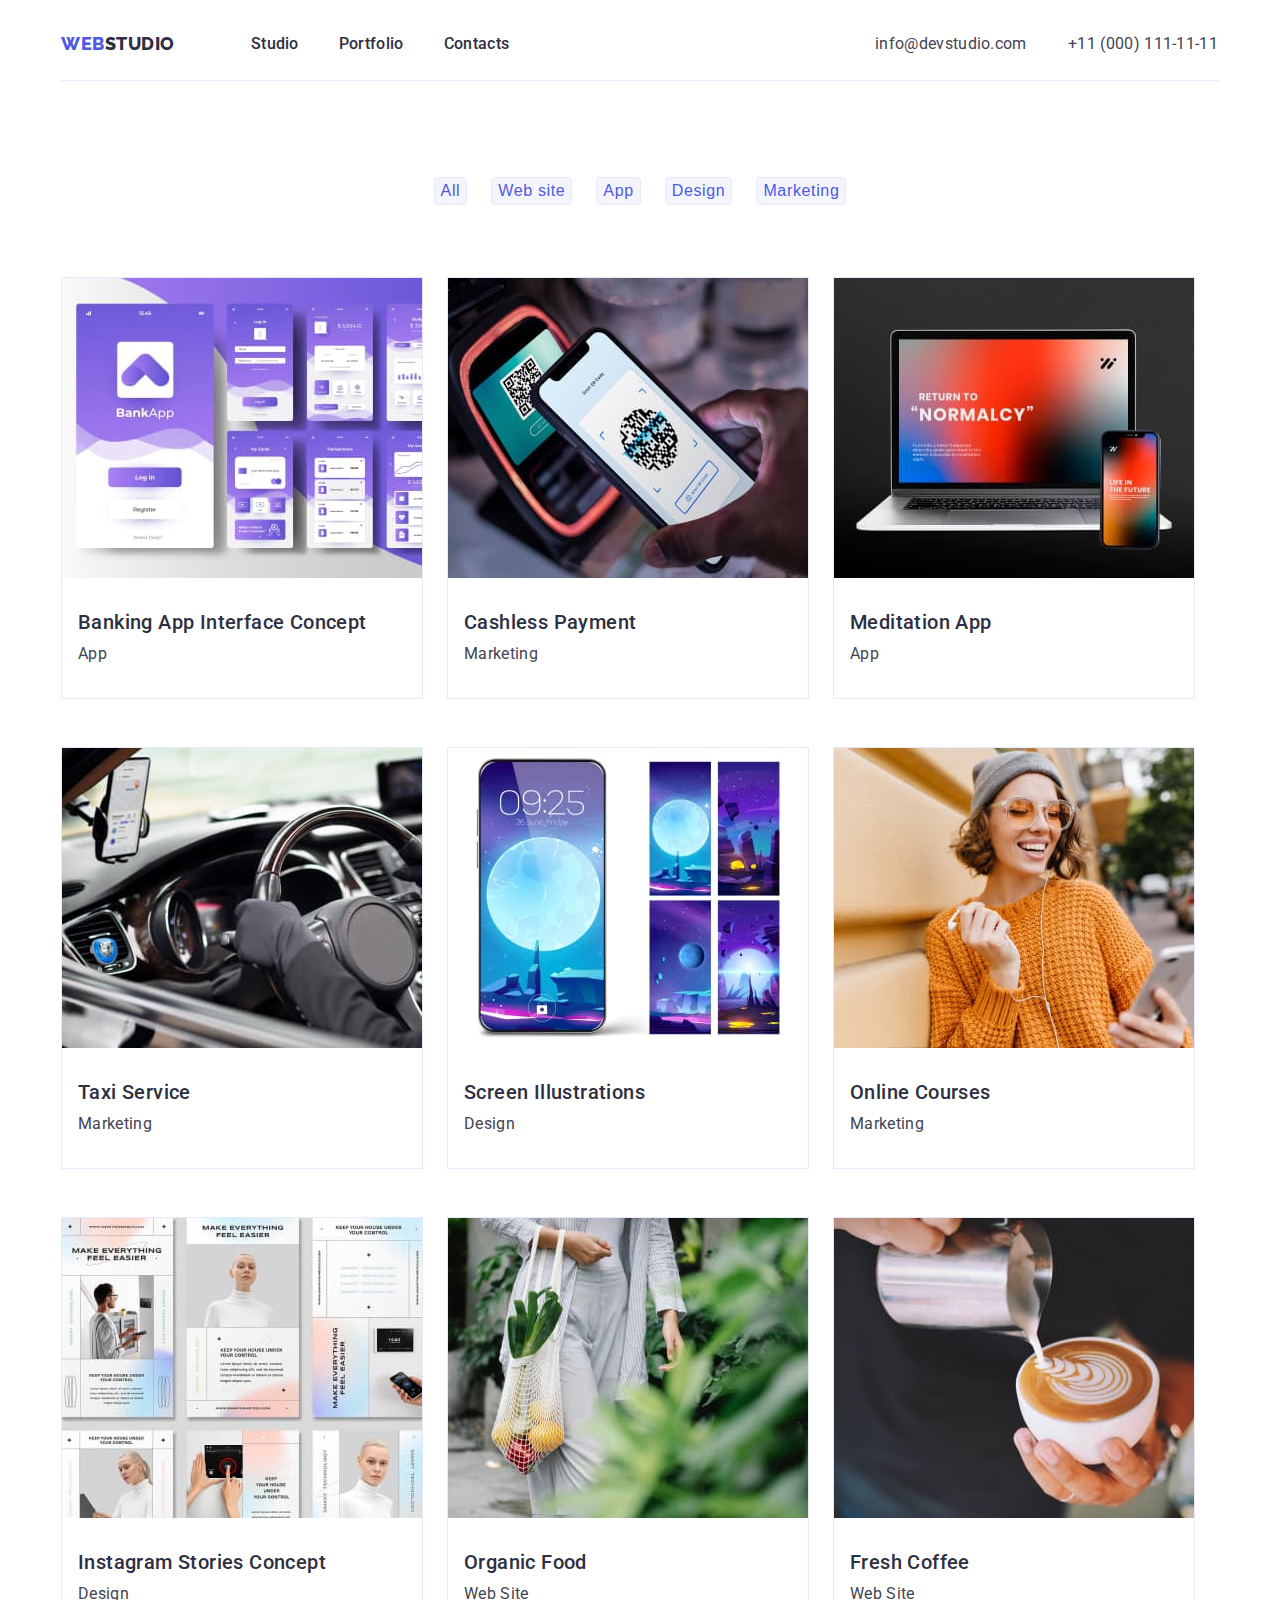
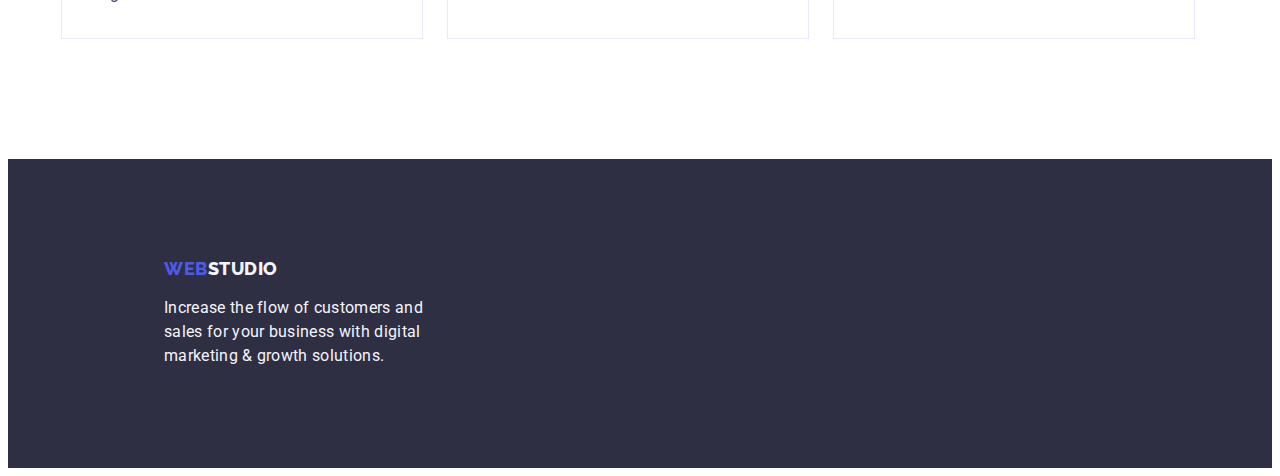
==== portfolio.html @ d8e1125d "test 2" ====
<!DOCTYPE html>
<html lang="en">
  <head>
    <meta charset="UTF-8" />
    <meta
      http-equiv="X-UA-Compatible"
      content="IE=edge"
    />
    <meta
      name="viewport"
      content="width=device-width, initial-scale=1.0"
    />
    <link
      rel="preconnect"
      href="https://fonts.googleapis.com"
    />
    <link
      rel="preconnect"
      href="https://fonts.gstatic.com"
      crossorigin
    />
    <link
      href="https://fonts.googleapis.com/css2?family=Raleway:wght@800&family=Roboto:wght@400;500;700;900&display=swap"
      rel="stylesheet"
    />
    <link
      rel="stylesheet"
      href="https://cdnjs.cloudflare.com/ajax/libs/modern-normalize/1.1.0/modern-normalize.min.css"
      integrity="sha512-wpPYUAdjBVSE4KJnH1VR1HeZfpl1ub8YT/NKx4PuQ5NmX2tKuGu6U/JRp5y+Y8XG2tV+wKQpNHVUX03MfMFn9Q=="
      crossorigin="anonymous"
      referrerpolicy="no-referrer"
    />
    <link
      rel="stylesheet"
      href="./css/styles.css"
    />
    <title>Document</title>
  </head>
  <body>
    <!-- HEADER -->
    <header class="main-header">
      <div class="container">
        <div class="header-container">
          <nav class="navigation">
            <a
              class="link logo"
              href="./index.html"
              >Web<span class="logopart">studio</span></a
            >
            <ul class="list menu">
              <li class="menu-item">
                <a
                  class="menu-link link"
                  href="./index.html"
                  >Studio</a
                >
              </li>
              <li class="menu-item">
                <a
                  class="menu-link link"
                  href="./portfolio.html"
                  >Portfolio</a
                >
              </li>
              <li class="menu-item">
                <a
                  class="menu-link link"
                  href=""
                  >Contacts</a
                >
              </li>
            </ul>
          </nav>
          <!-- Contacts -->
          <ul class="contact-list list">
            <li class="contact-item mail">
              <a
                class="contact-link link"
                href="mailto:info@devstudio.com"
                >info@devstudio.com</a
              >
            </li>
            <li class="contact-item tell">
              <a
                class="contact-link link"
                href="tel:+110001111111"
                >+11 (000) 111-11-11</a
              >
            </li>
          </ul>
        </div>
      </div>
    </header>
    <main>
      <!-- Buttons -->
      <section>
        <div class="container">
          <h1 class="hide-title">Buttons</h1>
          <ul class="button-pool list">
            <li>
              <button
                type="button"
                class="button"
              >
                All
              </button>
            </li>
            <li>
              <button
                type="button"
                class="button"
              >
                Web site
              </button>
            </li>
            <li>
              <button
                type="button"
                class="button"
              >
                App
              </button>
            </li>
            <li>
              <button
                type="button"
                class="button"
              >
                Design
              </button>
            </li>
            <li>
              <button
                type="button"
                class="button"
              >
                Marketing
              </button>
            </li>
          </ul>
        </div>
      </section>
      <!-- Imagis pool -->
      <section>
        <div class="container">
          <ul class="list card-list">
            <li class="card-item">
              <img
                src="./images/port1.jpg"
                alt="blanks"
                width="360"
              />
              <div class="card-text">
                <h2 class="title-three">Banking App Interface Concept</h2>
                <p class="text-three">App</p>
              </div>
            </li>
            <li class="card-item">
              <img
                src="./images/port2.jpg"
                alt="qrcode"
                width="360"
              />
              <div class="card-text">
                <h2 class="title-three">Cashless Payment</h2>
                <p class="text-three">Marketing</p>
              </div>
            </li>
            <li class="card-item">
              <img
                src="./images/port3.jpg"
                alt="laptop"
                width="360"
              />
              <div class="card-text">
                <h2 class="title-three">Meditation App</h2>
                <p class="text-three">App</p>
              </div>
            </li>
            <li class="card-item">
              <img
                src="./images/port4.jpg"
                alt="car driver's hands"
                width="360"
              />
              <div class="card-text">
                <h2 class="title-three">Taxi Service</h2>
                <p class="text-three">Marketing</p>
              </div>
            </li>
            <li class="card-item">
              <img
                src="./images/port5.jpg"
                alt="mockup"
                width="360"
              />
              <div class="card-text">
                <h2 class="title-three">Screen Illustrations</h2>
                <p class="text-three">Design</p>
              </div>
            </li>
            <li class="card-item">
              <img
                src="./images/port6.jpg"
                alt="girl with headphones"
                width="360"
              />
              <div class="card-text">
                <h2 class="title-three">Online Courses</h2>
                <p class="text-three">Marketing</p>
              </div>
            </li>
            <li class="card-item">
              <img
                src="./images/port7.jpg"
                alt="design mockup"
                width="360"
              />
              <div class="card-text">
                <h2 class="title-three">Instagram Stories Concept</h2>
                <p class="text-three">Design</p>
              </div>
            </li>
            <li class="card-item">
              <img
                src="./images/port8.jpg"
                alt="vegatables in bag"
                width="360"
              />
              <div class="card-text">
                <h2 class="title-three">Organic Food</h2>
                <p class="text-three">Web Site</p>
              </div>
            </li>
            <li class="card-item">
              <img
                src="./images/port9.jpg"
                alt="cap of cofee with milk"
                width="360"
              />
              <div class="card-text">
                <h2 class="title-three">Fresh Coffee</h2>
                <p class="text-three">Web Site</p>
              </div>
            </li>
          </ul>
        </div>
      </section>
    </main>

    <!--Footer-->

    <footer class="footer">
      <div class="container">
        <a
          class="link logo"
          href="./index.html"
          >Web<span class="footer-logopart">studio</span></a
        >
        <p class="footer-text">
          Increase the flow of customers and sales for your business with
          digital marketing & growth solutions.
        </p>
      </div>
    </footer>
  </body>
</html>
---- css/styles.css ----
:root {
  --text-color: #434455;
  --title-text-color: #2e2f42;
  --background-color: #ffffff;
  --button-color: #4d5ae5;
  --footer-text-color: #f4f4fd;
  --hover-color: #404bbf;
  --background-section-color: #2e2f42;
  --background-sectionteam-color: #f4f4fd;
  --button-border-color: #e7e9fc;
}
h1,
h2,
h3,
h4,
h5,
h6,
p {
  margin-bottom: 0;
  margin-top: 0;
}

ul,
ol {
  margin-bottom: 0;
  margin-top: 0;
  padding-left: 0;
}

img {
  display: block;
  max-width: 100%;
}

body {
  background-color: var(--background-color);
  font-family: "Roboto", sans-serif;
  color: var(--text-color);
}
.list {
  list-style: none;
}
.link {
  text-decoration: none;
}
.link:hover,
.link:focus {
  color: var(--hover-color);
}

/* Header */

.container {
  margin-left: auto;
  margin-right: auto;
  width: 1158px;
}
.header-container {
  margin-left: auto;
  margin-right: auto;
  width: 1158px;
  display: flex;
}
.main-header > .container {
  display: flex;
  border-bottom: 1px solid var(--button-border-color);
}
.navigation {
  display: flex;
  padding-top: 24px;
  padding-bottom: 24px;
}
.menu {
  display: flex;
  width: 261px;
}

.menu-item:not(:last-child) {
  margin-right: 40px;
}

.link.logo {
  margin-right: 76px;
  padding-left: 0;
}

/* LOGO */
.logo {
  font-family: "Raleway", sans-serif;
  font-weight: 800;
  font-size: 18px;
  line-height: 1.16;
  display: flex;
  align-items: center;
  letter-spacing: 0.03em;
  text-transform: uppercase;
  color: var(--button-color);
}
.logopart {
  font-family: "Raleway", sans-serif;
  font-weight: 800;
  font-size: 18px;
  line-height: 1.16;
  display: flex;
  align-items: center;
  letter-spacing: 0.03em;
  text-transform: uppercase;
  color: var(--title-text-color);
}

.menu-link {
  font-weight: 500;
  font-size: 16px;
  line-height: 1.5;
  letter-spacing: 0.02em;
  color: var(--title-text-color);
}

/* Contacts */
.contact-link {
  font-weight: 400;
  font-size: 16px;
  line-height: 1.5;
  letter-spacing: 0.02em;
  color: var(--text-color);
}

.contact-list {
  display: flex;
  margin-left: auto;
  padding-top: 24px;
  padding-bottom: 24px;
}

.contact-item:not(:last-child) {
  margin-right: 40px;
}

.mail {
  width: 153px;
}
.tell {
  width: 151px;
}

/* HERO */
.hero {
  background: var(--background-section-color);
  padding-bottom: 188px;
}

.hero-title {
  font-weight: 700;
  font-size: 56px;
  line-height: 1.07;
  text-align: center;
  letter-spacing: 0.02em;
  color: var(--background-color);
  padding-top: 188px;
  margin-left: auto;
  margin-right: auto;
  width: 496px;
}

.hero-btn {
  display: flex;
  background: var(--button-color);
  box-shadow: 0px 4px 4px rgba(0, 0, 0, 0.15);
  border-radius: 4px;
  margin: 48px auto 0 auto;
  width: 169px;
  height: 56px;
  padding: 16px 32px;
  border: 0px;
}
.hero-btn:hover,
.hero-btn:focus {
  background: var(--hover-color);
  box-shadow: 0px 4px 4px rgba(0, 0, 0, 0.15);
  border-radius: 4px;
}
.btn-text {
  font-weight: 500;
  font-size: 16px;
  line-height: 1.5;
  display: flex;
  align-items: center;
  letter-spacing: 0.04em;
  color: var(--background-color);
  cursor: pointer;
  width: 105px;
  white-space: nowrap;
}

/* Characteristics */

.hide-title {
  display: none;
}
.title-three {
  font-weight: 500;
  font-size: 20px;
  line-height: 1.2;
  letter-spacing: 0.02em;
  color: var(--title-text-color);
}

.text-three {
  font-size: 16px;
  line-height: 1.5;
  letter-spacing: 0.02em;

  margin: 0px;
  margin-top: 8px;
}

.characteristics {
  display: flex;
  margin-top: 120px;
  margin-bottom: 120px;
  padding: 0;
}
.char-item {
  width: 264px;
}

.char-item:not(:last-child) {
  margin-right: 24px;
}

/* WHAT WE ARE DOING */
.title-two {
  font-weight: 700;
  font-size: 36px;
  line-height: 1.11;
  text-align: center;
  letter-spacing: 0.02em;
  text-transform: capitalize;
  color: var(--title-text-color);
}

.doings {
  display: flex;
  margin-top: 72px;
  margin-bottom: 120px;
}

.doings-item:not(:nth-child(3n)) {
  margin-right: 24px;
}

/* OUR TEAM */
.ourteam {
  background-color: var(--background-sectionteam-color);
  padding-bottom: 120px;
}
.team {
  margin-bottom: 72px;
  padding-top: 120px;
}
.our-team {
  display: flex;
}
.member {
  background: #ffffff;
  box-shadow: 0px 1px 6px rgba(46, 47, 66, 0.08),
    0px 1px 1px rgba(46, 47, 66, 0.16), 0px 2px 1px rgba(46, 47, 66, 0.08);
  border-radius: 0px 0px 4px 4px;
}
.team-text {
  padding: 32px 16px;
  text-align: center;
}
.member:not(:nth-child(4n)) {
  margin-right: 24px;
}
/* FOOTER */

footer {
  background-color: var(--background-section-color);
}
.footer {
  padding: 100px 1020px 100px 156px;
}

.footer-logopart {
  font-family: "Raleway", sans-serif;
  font-weight: 800;
  font-size: 18px;
  line-height: 1.16;
  display: flex;
  align-items: center;
  letter-spacing: 0.03em;
  text-transform: uppercase;
  color: var(--footer-text-color);
}
.logo-footer {
  font-family: "Raleway", sans-serif;
  font-weight: 800;
  font-size: 18px;
  line-height: 1.16;
  display: flex;
  align-items: center;
  letter-spacing: 0.03em;
  text-transform: uppercase;
  color: var(--button-color);
}
.footer-text {
  font-size: 16px;
  line-height: 1.5;
  letter-spacing: 0.02em;
  color: var(--footer-text-color);
  width: 264px;
  margin-top: 16px;
}

/* PORTFOLIO */
.button {
  background: var(--footer-text-color);
  border: 1px solid var(--button-border-color);
  border-radius: 4px;
  font-weight: 500;
  font-size: 16px;
  line-height: 1.5;
  display: flex;
  align-items: center;
  text-align: center;
  letter-spacing: 0.04em;
  color: var(--button-color);
  cursor: pointer;
}

.button:hover,
.button:focus {
  background: var(--hover-color);
  box-shadow: 0px 3px 1px rgba(0, 0, 0, 0.1), 0px 2px 1px rgba(0, 0, 0, 0.08),
    0px 2px 2px rgba(0, 0, 0, 0.12);
  border-radius: 4px;
  color: var(--background-color);
}

.hide-title {
  display: none;
}

.button-pool {
  display: flex;
  gap: 24px;
  margin-bottom: 72px;
  margin-top: 96px;
  justify-content: center;
}
.card-list {
  display: flex;
  flex-wrap: wrap;
  margin-bottom: -48px;
  margin-right: -24px;
  padding-bottom: 120px;
}
.card-item {
  flex-basis: calc(100% / 3 -24px);
  margin-bottom: 48px;
  background: #ffffff;
  border: 1px solid var(--button-border-color);
}
.card-item:not(:nth-child(3n)) {
  margin-right: 24px;
}

.card-text {
  padding-top: 32px;
  padding-bottom: 32px;
  padding-left: 16px;
}
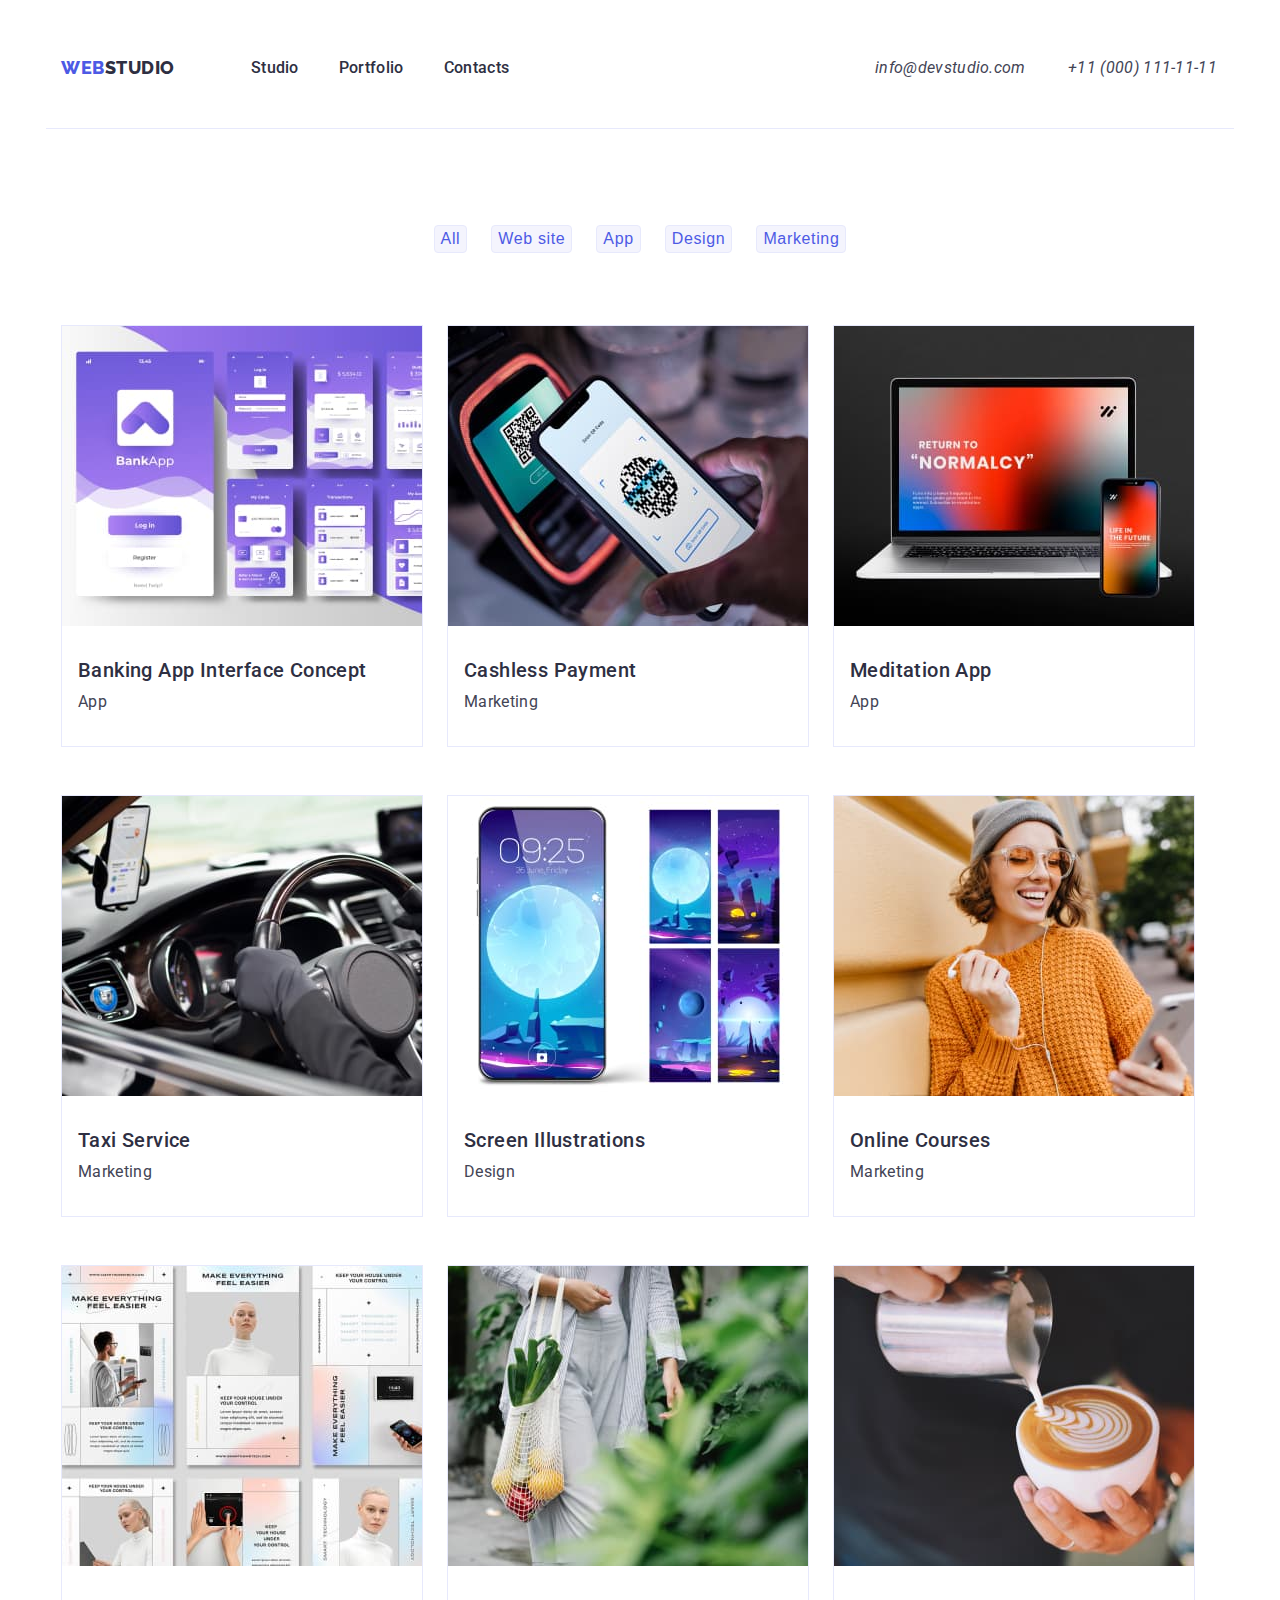
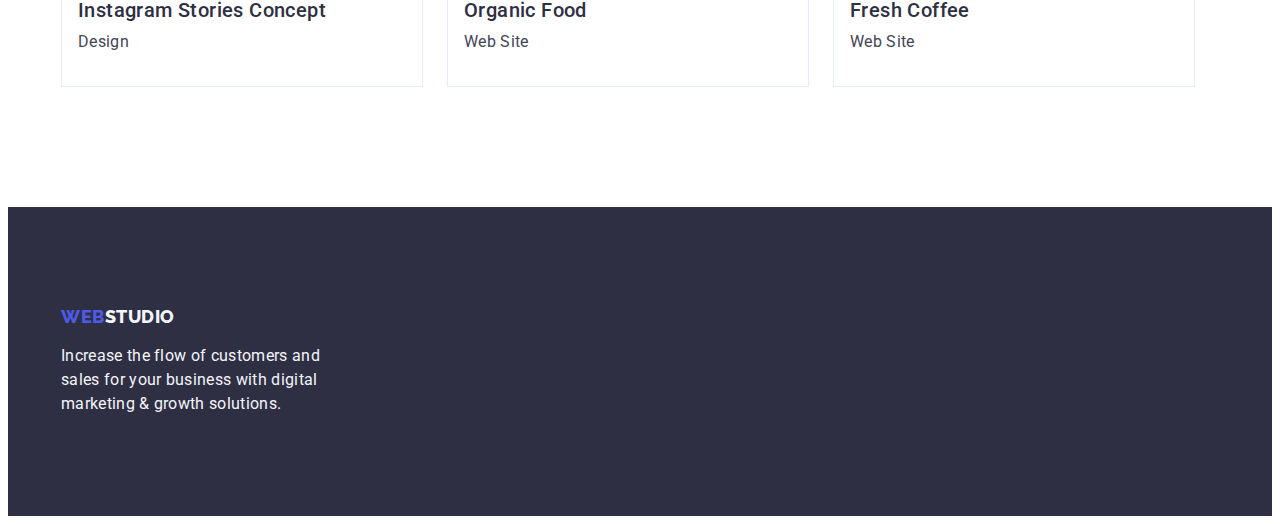
==== commit c5d66840: "fixing part1" ====
--- a/portfolio.html
+++ b/portfolio.html
@@ -39,8 +39,7 @@
   <body>
     <!-- HEADER -->
     <header class="main-header">
-      <div class="container">
-        <div class="header-container">
+      <div class="container header-container">
           <nav class="navigation">
             <a
               class="link logo"
@@ -72,6 +71,7 @@
             </ul>
           </nav>
           <!-- Contacts -->
+          <address class="contact-list list">
           <ul class="contact-list list">
             <li class="contact-item mail">
               <a
@@ -88,7 +88,7 @@
               >
             </li>
           </ul>
-        </div>
+          </address>
       </div>
     </header>
     <main>
@@ -249,8 +249,7 @@
     </main>
 
     <!--Footer-->
-
-    <footer class="footer">
+<footer class="footer">
       <div class="container">
         <a
           class="link logo"
--- a/css/styles.css
+++ b/css/styles.css
@@ -54,6 +54,7 @@
   margin-left: auto;
   margin-right: auto;
   width: 1158px;
+  padding: 0 15px;
 }
 .header-container {
   margin-left: auto;
@@ -69,6 +70,7 @@
   display: flex;
   padding-top: 24px;
   padding-bottom: 24px;
+  align-items: center;
 }
 .menu {
   display: flex;
@@ -79,10 +81,10 @@
   margin-right: 40px;
 }
 
-.link.logo {
+/* .link.logo {
   margin-right: 76px;
   padding-left: 0;
-}
+} */
 
 /* LOGO */
 .logo {
@@ -95,6 +97,8 @@
   letter-spacing: 0.03em;
   text-transform: uppercase;
   color: var(--button-color);
+  margin-right: 76px;
+  padding-left: 0;
 }
 .logopart {
   font-family: "Raleway", sans-serif;
@@ -147,6 +151,7 @@
 .hero {
   background: var(--background-section-color);
   padding-bottom: 188px;
+  padding-top: 188px;
 }
 
 .hero-title {
@@ -156,7 +161,6 @@
   text-align: center;
   letter-spacing: 0.02em;
   color: var(--background-color);
-  padding-top: 188px;
   margin-left: auto;
   margin-right: auto;
   width: 496px;
@@ -216,9 +220,11 @@
 
 .characteristics {
   display: flex;
-  margin-top: 120px;
-  margin-bottom: 120px;
   padding: 0;
+}
+.character-section{
+  padding-top: 120px;
+  padding-bottom: 120px;
 }
 .char-item {
   width: 264px;
@@ -280,7 +286,7 @@
   background-color: var(--background-section-color);
 }
 .footer {
-  padding: 100px 1020px 100px 156px;
+padding: 100px 0;
 }
 
 .footer-logopart {
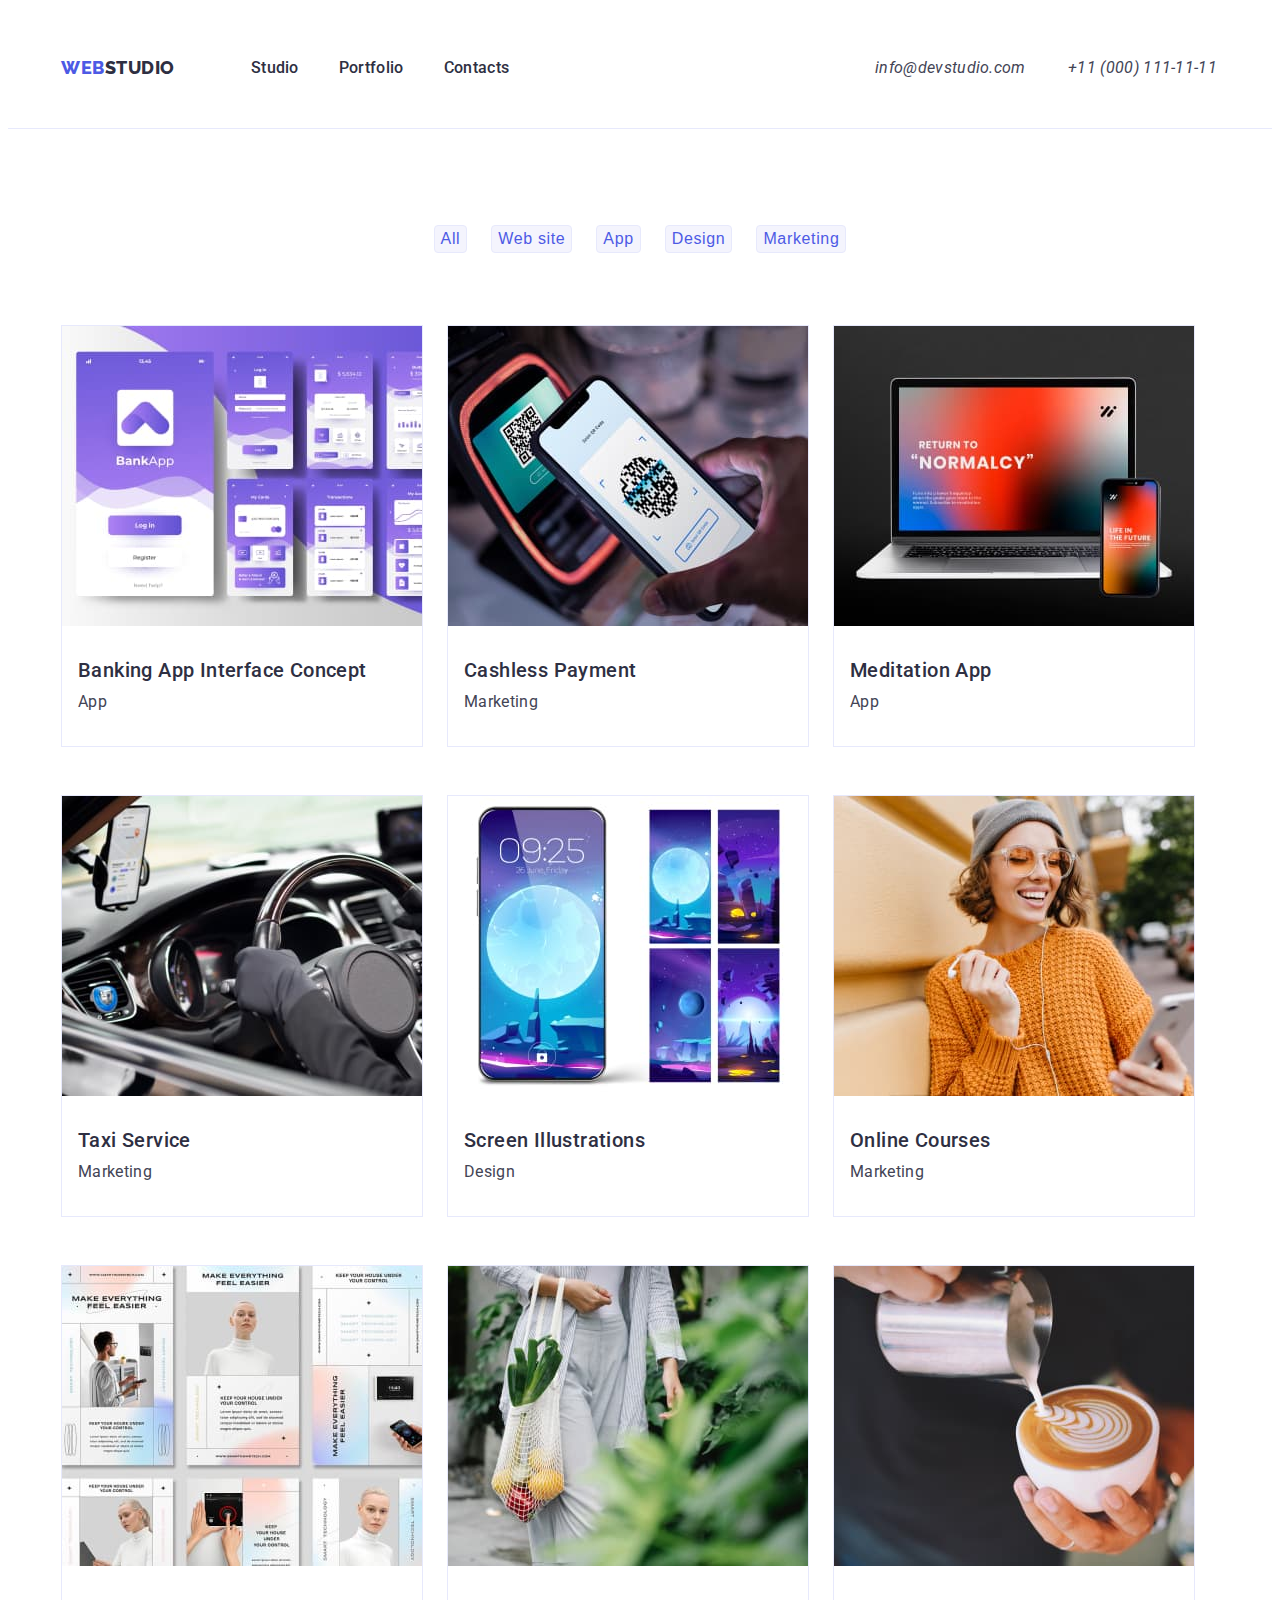
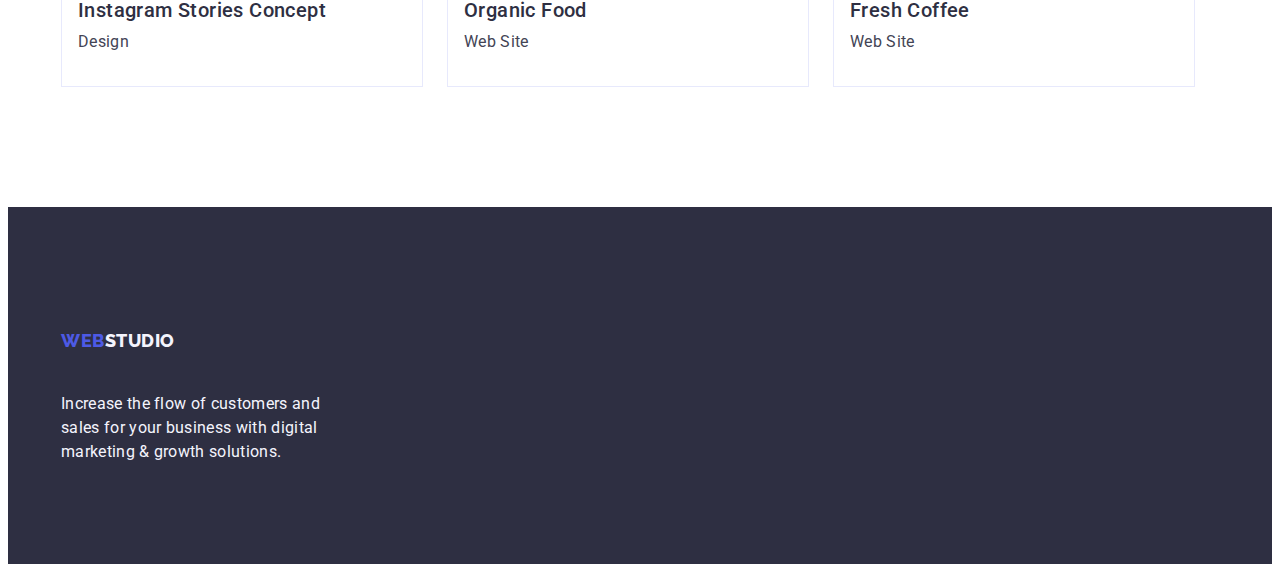
==== commit e555e15d: "fix 3" ====
--- a/portfolio.html
+++ b/portfolio.html
@@ -40,38 +40,38 @@
     <!-- HEADER -->
     <header class="main-header">
       <div class="container header-container">
-          <nav class="navigation">
-            <a
-              class="link logo"
-              href="./index.html"
-              >Web<span class="logopart">studio</span></a
-            >
-            <ul class="list menu">
-              <li class="menu-item">
-                <a
-                  class="menu-link link"
-                  href="./index.html"
-                  >Studio</a
-                >
-              </li>
-              <li class="menu-item">
-                <a
-                  class="menu-link link"
-                  href="./portfolio.html"
-                  >Portfolio</a
-                >
-              </li>
-              <li class="menu-item">
-                <a
-                  class="menu-link link"
-                  href=""
-                  >Contacts</a
-                >
-              </li>
-            </ul>
-          </nav>
-          <!-- Contacts -->
-          <address class="contact-list list">
+        <nav class="navigation">
+          <a
+            class="link logo"
+            href="./index.html"
+            >Web<span class="logopart">studio</span></a
+          >
+          <ul class="list menu">
+            <li class="menu-item">
+              <a
+                class="menu-link link"
+                href="./index.html"
+                >Studio</a
+              >
+            </li>
+            <li class="menu-item">
+              <a
+                class="menu-link link"
+                href="./portfolio.html"
+                >Portfolio</a
+              >
+            </li>
+            <li class="menu-item">
+              <a
+                class="menu-link link"
+                href=""
+                >Contacts</a
+              >
+            </li>
+          </ul>
+        </nav>
+        <!-- Contacts -->
+        <address class="contact-list list">
           <ul class="contact-list list">
             <li class="contact-item mail">
               <a
@@ -88,7 +88,7 @@
               >
             </li>
           </ul>
-          </address>
+        </address>
       </div>
     </header>
     <main>
@@ -249,7 +249,7 @@
     </main>
 
     <!--Footer-->
-<footer class="footer">
+    <footer class="footer">
       <div class="container">
         <a
           class="link logo"
--- a/css/styles.css
+++ b/css/styles.css
@@ -62,14 +62,14 @@
   width: 1158px;
   display: flex;
 }
-.main-header > .container {
-  display: flex;
-  border-bottom: 1px solid var(--button-border-color);
+.main-header{
+  display: flex;
+  border-bottom: 1px solid #E7E9FC;
+  /* border-bottom: 1px solid var(--button-border-color); */
 }
 .navigation {
   display: flex;
-  padding-top: 24px;
-  padding-bottom: 24px;
+
   align-items: center;
 }
 .menu {
@@ -99,6 +99,8 @@
   color: var(--button-color);
   margin-right: 76px;
   padding-left: 0;
+  padding-top: 24px;
+  padding-bottom: 24px;
 }
 .logopart {
   font-family: "Raleway", sans-serif;
@@ -134,11 +136,12 @@
   margin-left: auto;
   padding-top: 24px;
   padding-bottom: 24px;
-}
-
-.contact-item:not(:last-child) {
+  gap: 40px;
+}
+
+/* .contact-item:not(:last-child) {
   margin-right: 40px;
-}
+} */
 
 .mail {
   width: 153px;
@@ -222,7 +225,7 @@
   display: flex;
   padding: 0;
 }
-.character-section{
+.character-section {
   padding-top: 120px;
   padding-bottom: 120px;
 }
@@ -245,10 +248,13 @@
   color: var(--title-text-color);
 }
 
+.doings-section {
+  padding-bottom: 120px;
+}
+
 .doings {
   display: flex;
   margin-top: 72px;
-  margin-bottom: 120px;
 }
 
 .doings-item:not(:nth-child(3n)) {
@@ -259,10 +265,10 @@
 .ourteam {
   background-color: var(--background-sectionteam-color);
   padding-bottom: 120px;
+  padding-top: 120px;
 }
 .team {
   margin-bottom: 72px;
-  padding-top: 120px;
 }
 .our-team {
   display: flex;
@@ -286,7 +292,7 @@
   background-color: var(--background-section-color);
 }
 .footer {
-padding: 100px 0;
+  padding: 100px 0;
 }
 
 .footer-logopart {
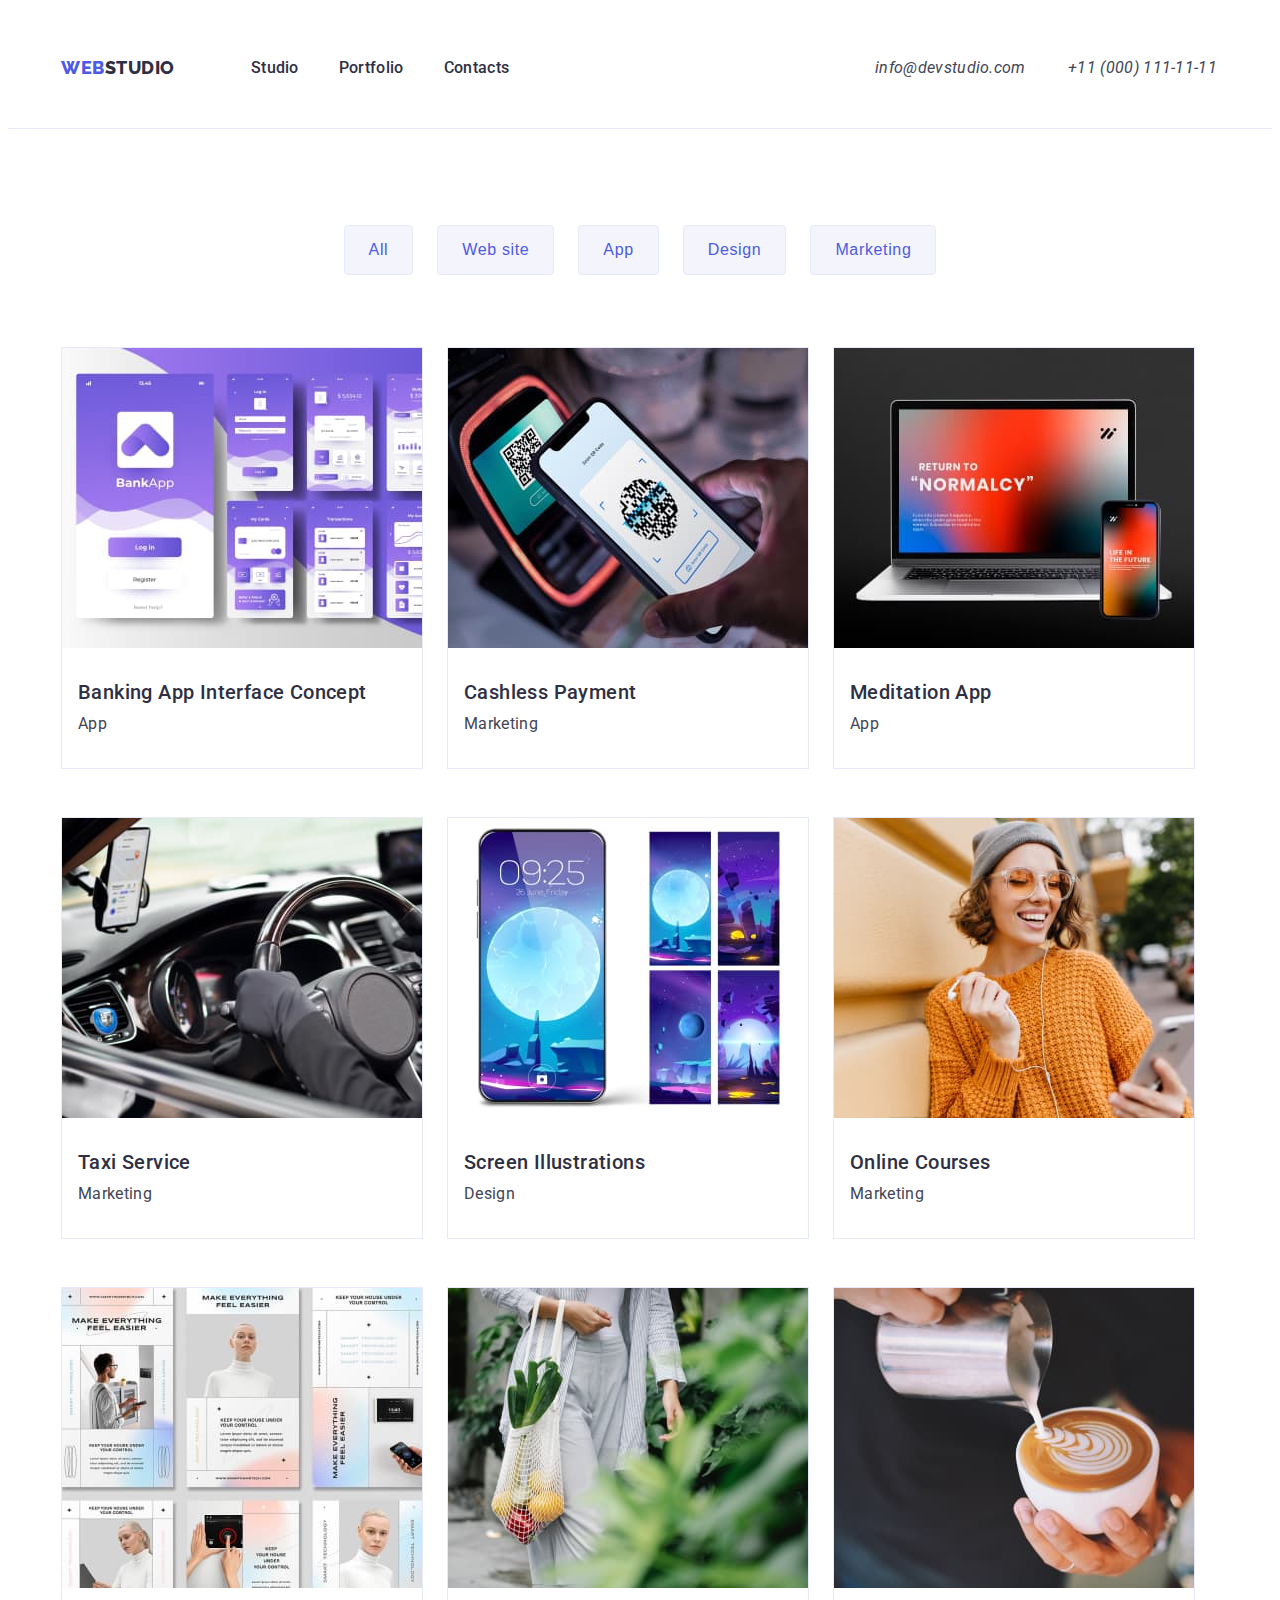
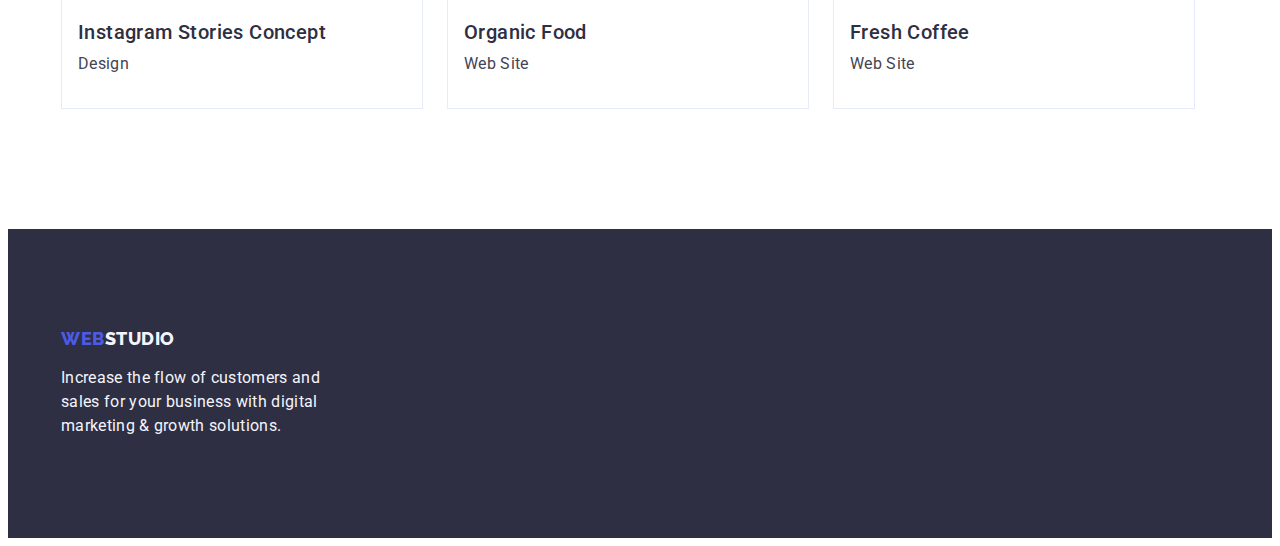
==== commit 46082734: "fix5" ====
--- a/portfolio.html
+++ b/portfolio.html
@@ -93,7 +93,7 @@
     </header>
     <main>
       <!-- Buttons -->
-      <section>
+      <section class="portfolio-1">
         <div class="container">
           <h1 class="hide-title">Buttons</h1>
           <ul class="button-pool list">
@@ -138,10 +138,111 @@
               </button>
             </li>
           </ul>
+           <ul class="list card-list">
+            <li class="card-item">
+              <img
+                src="./images/port1.jpg"
+                alt="blanks"
+                width="360"
+              />
+              <div class="card-text">
+                <h2 class="title-three">Banking App Interface Concept</h2>
+                <p class="text-three">App</p>
+              </div>
+            </li>
+            <li class="card-item">
+              <img
+                src="./images/port2.jpg"
+                alt="qrcode"
+                width="360"
+              />
+              <div class="card-text">
+                <h2 class="title-three">Cashless Payment</h2>
+                <p class="text-three">Marketing</p>
+              </div>
+            </li>
+            <li class="card-item">
+              <img
+                src="./images/port3.jpg"
+                alt="laptop"
+                width="360"
+              />
+              <div class="card-text">
+                <h2 class="title-three">Meditation App</h2>
+                <p class="text-three">App</p>
+              </div>
+            </li>
+            <li class="card-item">
+              <img
+                src="./images/port4.jpg"
+                alt="car driver's hands"
+                width="360"
+              />
+              <div class="card-text">
+                <h2 class="title-three">Taxi Service</h2>
+                <p class="text-three">Marketing</p>
+              </div>
+            </li>
+            <li class="card-item">
+              <img
+                src="./images/port5.jpg"
+                alt="mockup"
+                width="360"
+              />
+              <div class="card-text">
+                <h2 class="title-three">Screen Illustrations</h2>
+                <p class="text-three">Design</p>
+              </div>
+            </li>
+            <li class="card-item">
+              <img
+                src="./images/port6.jpg"
+                alt="girl with headphones"
+                width="360"
+              />
+              <div class="card-text">
+                <h2 class="title-three">Online Courses</h2>
+                <p class="text-three">Marketing</p>
+              </div>
+            </li>
+            <li class="card-item">
+              <img
+                src="./images/port7.jpg"
+                alt="design mockup"
+                width="360"
+              />
+              <div class="card-text">
+                <h2 class="title-three">Instagram Stories Concept</h2>
+                <p class="text-three">Design</p>
+              </div>
+            </li>
+            <li class="card-item">
+              <img
+                src="./images/port8.jpg"
+                alt="vegatables in bag"
+                width="360"
+              />
+              <div class="card-text">
+                <h2 class="title-three">Organic Food</h2>
+                <p class="text-three">Web Site</p>
+              </div>
+            </li>
+            <li class="card-item">
+              <img
+                src="./images/port9.jpg"
+                alt="cap of cofee with milk"
+                width="360"
+              />
+              <div class="card-text">
+                <h2 class="title-three">Fresh Coffee</h2>
+                <p class="text-three">Web Site</p>
+              </div>
+            </li>
+          </ul>
         </div>
       </section>
       <!-- Imagis pool -->
-      <section>
+      <!-- <section>
         <div class="container">
           <ul class="list card-list">
             <li class="card-item">
@@ -245,14 +346,14 @@
             </li>
           </ul>
         </div>
-      </section>
+      </section> -->
     </main>
 
     <!--Footer-->
     <footer class="footer">
       <div class="container">
         <a
-          class="link logo"
+          class="link logo-footer"
           href="./index.html"
           >Web<span class="footer-logopart">studio</span></a
         >
--- a/css/styles.css
+++ b/css/styles.css
@@ -62,9 +62,9 @@
   width: 1158px;
   display: flex;
 }
-.main-header{
-  display: flex;
-  border-bottom: 1px solid #E7E9FC;
+.main-header {
+  display: flex;
+  border-bottom: 1px solid #e7e9fc;
   /* border-bottom: 1px solid var(--button-border-color); */
 }
 .navigation {
@@ -99,8 +99,6 @@
   color: var(--button-color);
   margin-right: 76px;
   padding-left: 0;
-  padding-top: 24px;
-  padding-bottom: 24px;
 }
 .logopart {
   font-family: "Raleway", sans-serif;
@@ -120,6 +118,8 @@
   line-height: 1.5;
   letter-spacing: 0.02em;
   color: var(--title-text-color);
+  padding-top: 24px;
+  padding-bottom: 24px;
 }
 
 /* Contacts */
@@ -166,19 +166,20 @@
   color: var(--background-color);
   margin-left: auto;
   margin-right: auto;
-  width: 496px;
+  max-width: 496px;
 }
 
 .hero-btn {
-  display: flex;
+  display: block;
   background: var(--button-color);
   box-shadow: 0px 4px 4px rgba(0, 0, 0, 0.15);
   border-radius: 4px;
   margin: 48px auto 0 auto;
-  width: 169px;
+  min-width: 169px;
   height: 56px;
   padding: 16px 32px;
   border: 0px;
+  cursor: pointer;
 }
 .hero-btn:hover,
 .hero-btn:focus {
@@ -210,6 +211,7 @@
   line-height: 1.2;
   letter-spacing: 0.02em;
   color: var(--title-text-color);
+  margin-bottom: 8px;
 }
 
 .text-three {
@@ -218,7 +220,6 @@
   letter-spacing: 0.02em;
 
   margin: 0px;
-  margin-top: 8px;
 }
 
 .characteristics {
@@ -252,9 +253,11 @@
   padding-bottom: 120px;
 }
 
+.doings-title {
+  margin-bottom: 72px;
+}
 .doings {
   display: flex;
-  margin-top: 72px;
 }
 
 .doings-item:not(:nth-child(3n)) {
@@ -294,7 +297,20 @@
 .footer {
   padding: 100px 0;
 }
-
+.logo-footer {
+  font-family: "Raleway", sans-serif;
+  font-weight: 800;
+  font-size: 18px;
+  line-height: 1.16;
+  display: inline-block;
+  align-items: center;
+  letter-spacing: 0.03em;
+  text-transform: uppercase;
+  color: var(--button-color);
+  margin-right: 76px;
+  padding-left: 0;
+  margin-bottom: 16px;
+}
 .footer-logopart {
   font-family: "Raleway", sans-serif;
   font-weight: 800;
@@ -323,7 +339,6 @@
   letter-spacing: 0.02em;
   color: var(--footer-text-color);
   width: 264px;
-  margin-top: 16px;
 }
 
 /* PORTFOLIO */
@@ -340,6 +355,7 @@
   letter-spacing: 0.04em;
   color: var(--button-color);
   cursor: pointer;
+  padding: 12px 24px;
 }
 
 .button:hover,
@@ -349,17 +365,19 @@
     0px 2px 2px rgba(0, 0, 0, 0.12);
   border-radius: 4px;
   color: var(--background-color);
+  border: 1px solid transparent;
 }
 
 .hide-title {
   display: none;
 }
-
+.portfolio-1 {
+  padding: 96px 0 120px;
+}
 .button-pool {
   display: flex;
   gap: 24px;
   margin-bottom: 72px;
-  margin-top: 96px;
   justify-content: center;
 }
 .card-list {
@@ -367,7 +385,6 @@
   flex-wrap: wrap;
   margin-bottom: -48px;
   margin-right: -24px;
-  padding-bottom: 120px;
 }
 .card-item {
   flex-basis: calc(100% / 3 -24px);
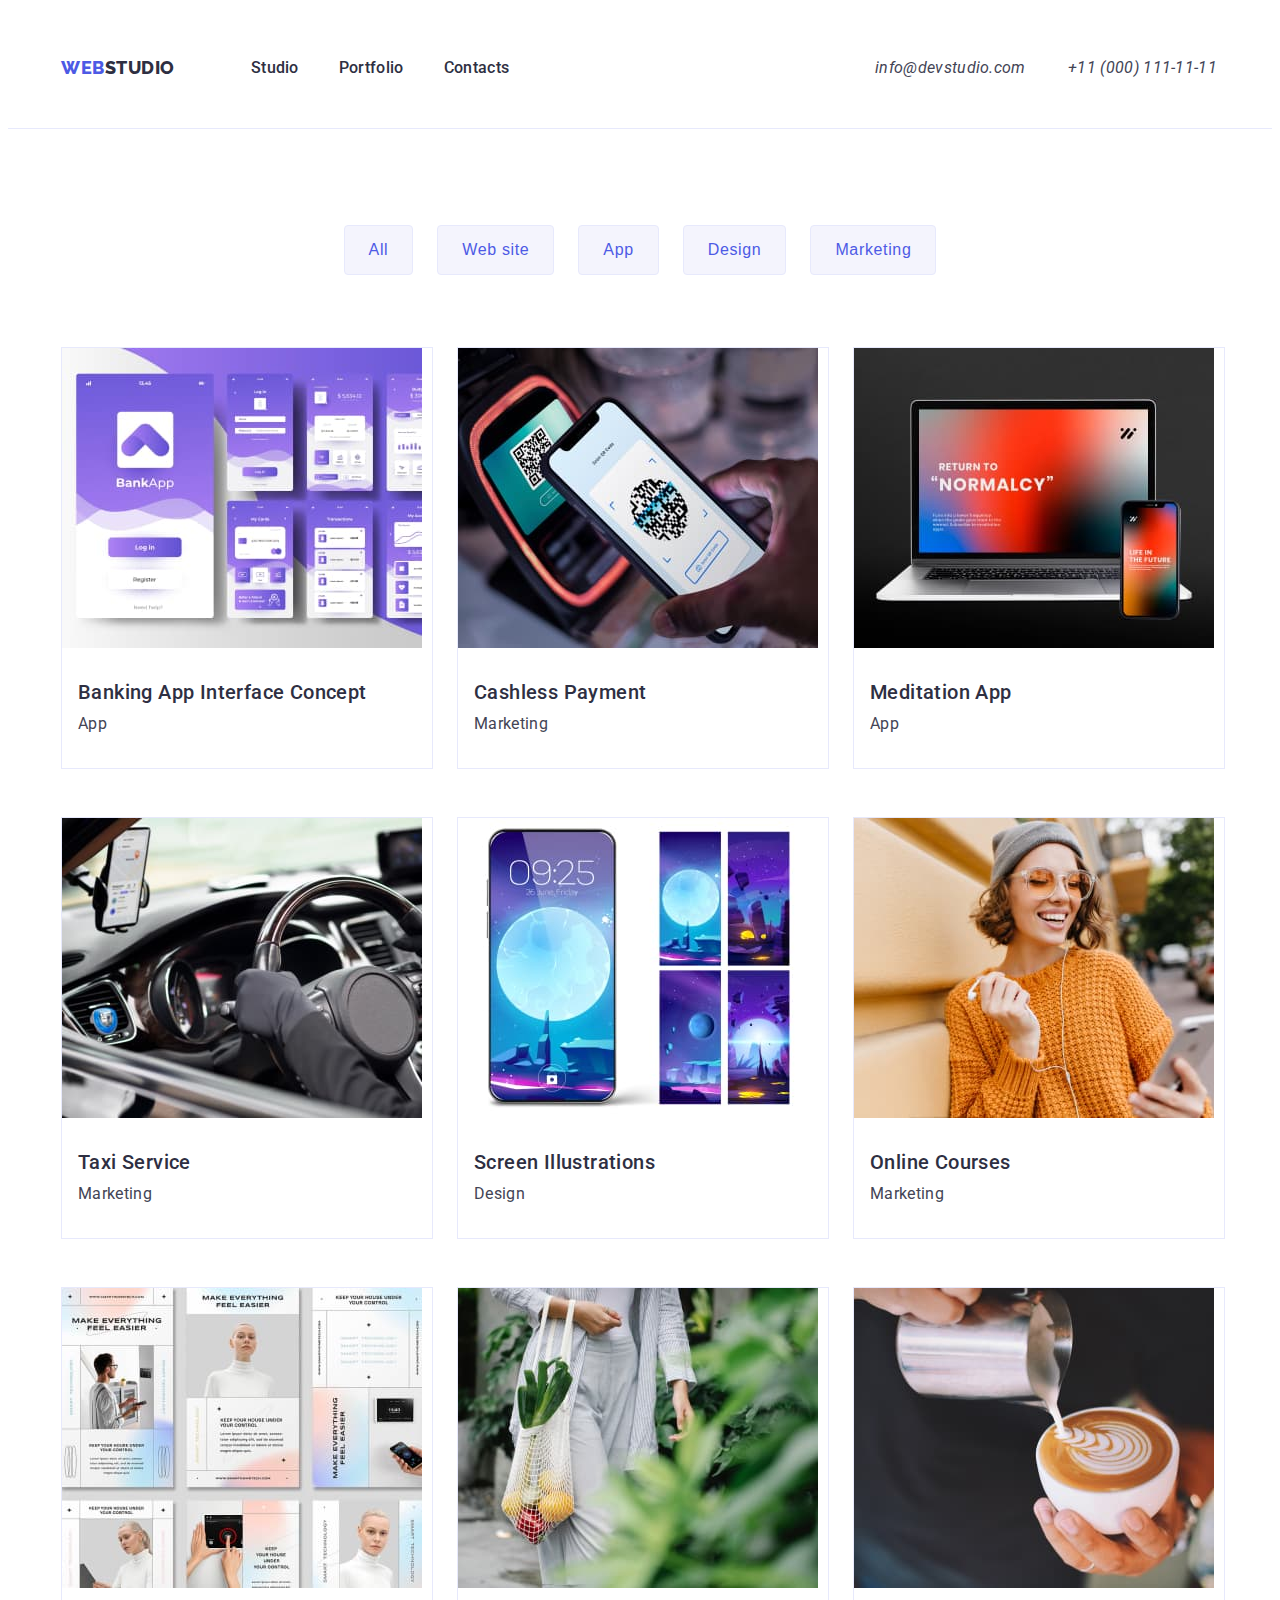
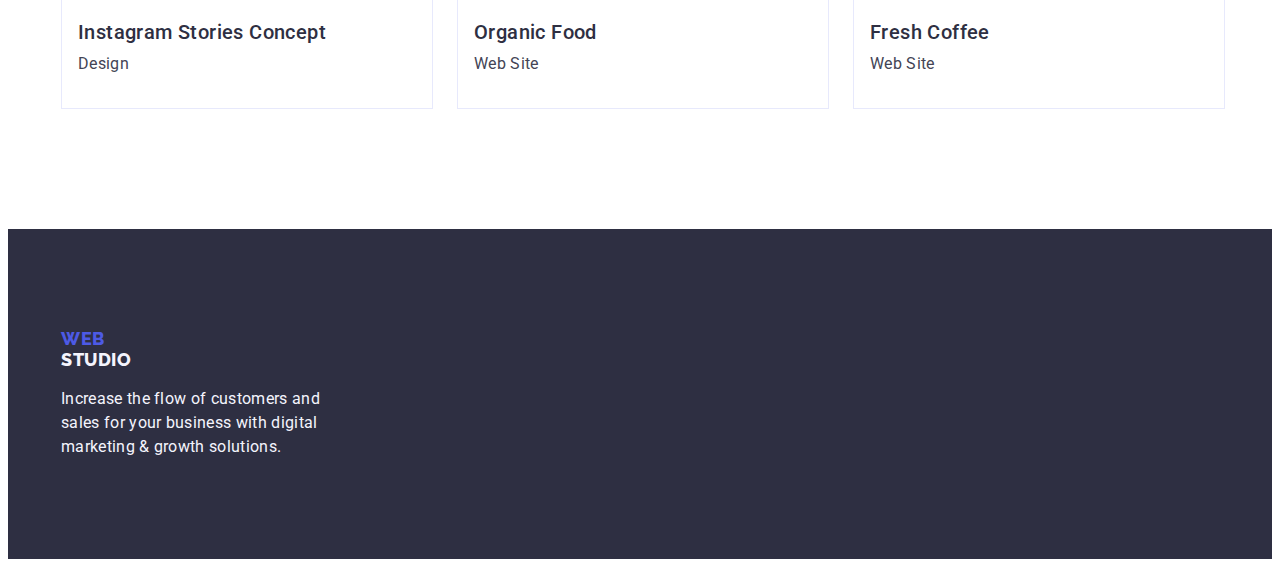
==== commit 2d810a9d: "fix 7" ====
--- a/portfolio.html
+++ b/portfolio.html
@@ -93,7 +93,7 @@
     </header>
     <main>
       <!-- Buttons -->
-      <section class="portfolio-1">
+      <section class="portfolio">
         <div class="container">
           <h1 class="hide-title">Buttons</h1>
           <ul class="button-pool list">
--- a/css/styles.css
+++ b/css/styles.css
@@ -327,7 +327,7 @@
   font-weight: 800;
   font-size: 18px;
   line-height: 1.16;
-  display: flex;
+  display: inline-block;
   align-items: center;
   letter-spacing: 0.03em;
   text-transform: uppercase;
@@ -371,7 +371,7 @@
 .hide-title {
   display: none;
 }
-.portfolio-1 {
+.portfolio {
   padding: 96px 0 120px;
 }
 .button-pool {
@@ -387,10 +387,10 @@
   margin-right: -24px;
 }
 .card-item {
-  flex-basis: calc(100% / 3 -24px);
+  flex-basis: calc(100% / 3 - 24px);
   margin-bottom: 48px;
   background: #ffffff;
-  border: 1px solid var(--button-border-color);
+  border: 1px solid #e7e9fc;
 }
 .card-item:not(:nth-child(3n)) {
   margin-right: 24px;
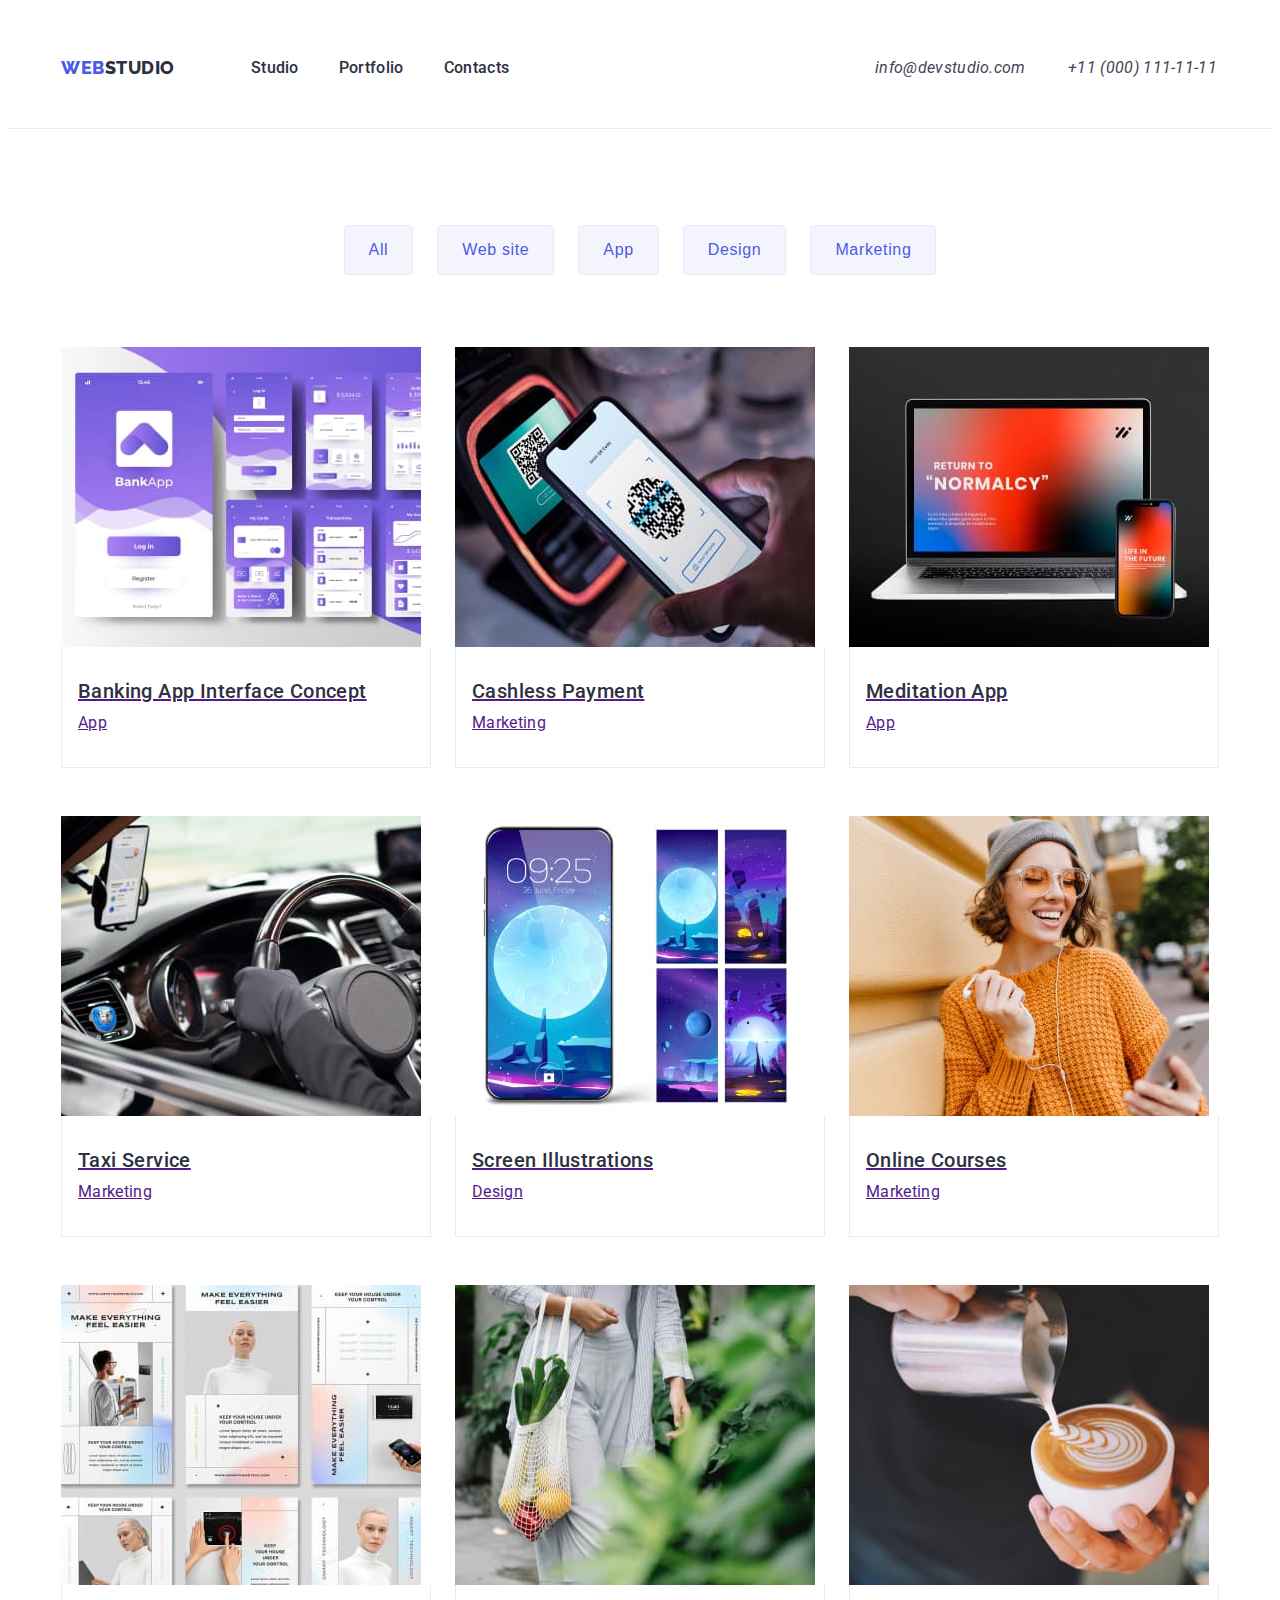
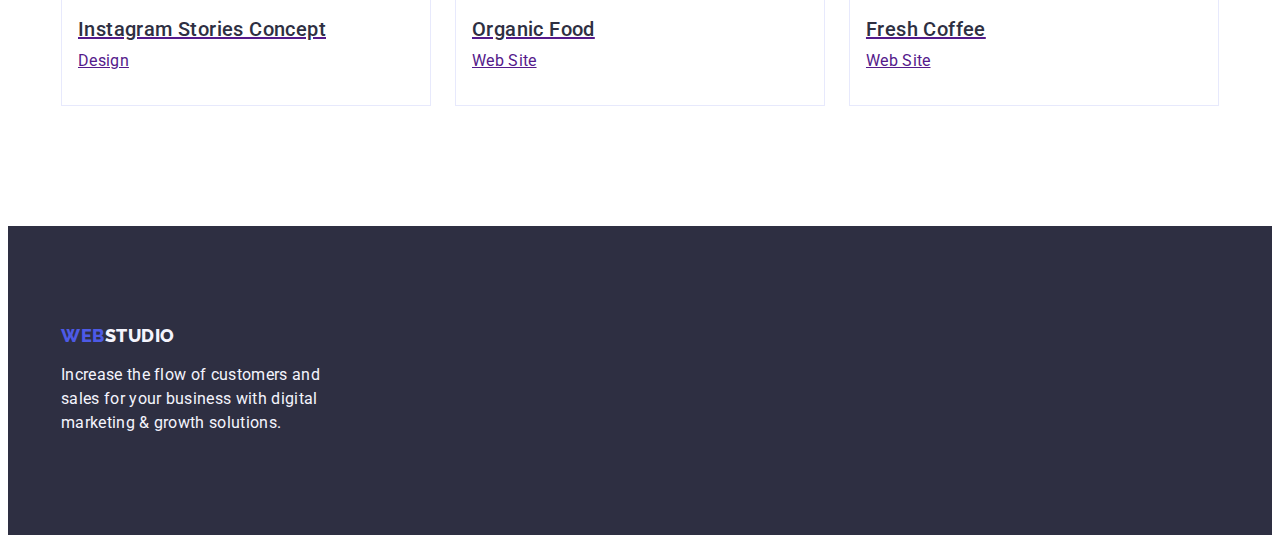
==== commit 8039f8ec: "fix final" ====
--- a/portfolio.html
+++ b/portfolio.html
@@ -138,107 +138,134 @@
               </button>
             </li>
           </ul>
-           <ul class="list card-list">
-            <li class="card-item">
-              <img
-                src="./images/port1.jpg"
-                alt="blanks"
-                width="360"
-              />
-              <div class="card-text">
-                <h2 class="title-three">Banking App Interface Concept</h2>
-                <p class="text-three">App</p>
-              </div>
-            </li>
-            <li class="card-item">
-              <img
-                src="./images/port2.jpg"
-                alt="qrcode"
-                width="360"
-              />
-              <div class="card-text">
-                <h2 class="title-three">Cashless Payment</h2>
-                <p class="text-three">Marketing</p>
-              </div>
-            </li>
-            <li class="card-item">
-              <img
-                src="./images/port3.jpg"
-                alt="laptop"
-                width="360"
-              />
-              <div class="card-text">
-                <h2 class="title-three">Meditation App</h2>
-                <p class="text-three">App</p>
-              </div>
-            </li>
-            <li class="card-item">
-              <img
-                src="./images/port4.jpg"
-                alt="car driver's hands"
-                width="360"
-              />
-              <div class="card-text">
-                <h2 class="title-three">Taxi Service</h2>
-                <p class="text-three">Marketing</p>
-              </div>
-            </li>
-            <li class="card-item">
-              <img
-                src="./images/port5.jpg"
-                alt="mockup"
-                width="360"
-              />
-              <div class="card-text">
-                <h2 class="title-three">Screen Illustrations</h2>
-                <p class="text-three">Design</p>
-              </div>
-            </li>
-            <li class="card-item">
-              <img
-                src="./images/port6.jpg"
-                alt="girl with headphones"
-                width="360"
-              />
-              <div class="card-text">
-                <h2 class="title-three">Online Courses</h2>
-                <p class="text-three">Marketing</p>
-              </div>
-            </li>
-            <li class="card-item">
-              <img
-                src="./images/port7.jpg"
-                alt="design mockup"
-                width="360"
-              />
-              <div class="card-text">
-                <h2 class="title-three">Instagram Stories Concept</h2>
-                <p class="text-three">Design</p>
-              </div>
-            </li>
-            <li class="card-item">
-              <img
-                src="./images/port8.jpg"
-                alt="vegatables in bag"
-                width="360"
-              />
-              <div class="card-text">
-                <h2 class="title-three">Organic Food</h2>
-                <p class="text-three">Web Site</p>
-              </div>
-            </li>
-            <li class="card-item">
-              <img
-                src="./images/port9.jpg"
-                alt="cap of cofee with milk"
-                width="360"
-              />
-              <div class="card-text">
-                <h2 class="title-three">Fresh Coffee</h2>
-                <p class="text-three">Web Site</p>
-              </div>
-            </li>
-          </ul>
+          <ul class="list card-list">
+  <li class="card-item">
+    <img
+      src="./images/port1.jpg"
+      alt="blanks"
+      width="360"
+    />
+    <a href="">
+      <div class="card-text">
+        <h2 class="title-three">Banking App Interface Concept</h2>
+        <p class="text-three">App</p>
+      </div>
+    </a>
+  </li>
+
+  <li class="card-item">
+    <img
+      src="./images/port2.jpg"
+      alt="qrcode"
+      width="360"
+    />
+    <a href="">
+      <div class="card-text">
+        <h2 class="title-three">Cashless Payment</h2>
+        <p class="text-three">Marketing</p>
+      </div>
+    </a>
+  </li>
+
+  <li class="card-item">
+    <img
+      src="./images/port3.jpg"
+      alt="laptop"
+      width="360"
+    />
+    <a href="">
+      <div class="card-text">
+        <h2 class="title-three">Meditation App</h2>
+        <p class="text-three">App</p>
+      </div>
+    </a>
+  </li>
+
+  <li class="card-item">
+    <img
+      src="./images/port4.jpg"
+      alt="car driver's hands"
+      width="360"
+    />
+    <a href="">
+      <div class="card-text">
+        <h2 class="title-three">Taxi Service</h2>
+        <p class="text-three">Marketing</p>
+      </div>
+    </a>
+  </li>
+
+  <li class="card-item">
+    <img
+      src="./images/port5.jpg"
+      alt="mockup"
+      width="360"
+    />
+    <a href="">
+      <div class="card-text">
+        <h2 class="title-three">Screen Illustrations</h2>
+        <p class="text-three">Design</p>
+      </div>
+    </a>
+  </li>
+
+  <li class="card-item">
+    <img
+      src="./images/port6.jpg"
+      alt="girl with headphones"
+      width="360"
+    />
+    <a href="">
+      <div class="card-text">
+        <h2 class="title-three">Online Courses</h2>
+        <p class="text-three">Marketing</p>
+      </div>
+    </a>
+  </li>
+
+  <li class="card-item">
+    <img
+      src="./images/port7.jpg"
+      alt="design mockup"
+      width="360"
+    />
+    <a href="">
+      <div class="card-text">
+        <h2 class="title-three">Instagram Stories Concept</h2>
+        <p class="text-three">Design</p>
+      </div>
+    </a>
+  </li>
+
+  <li class="card-item">
+    <img
+      src="./images/port8.jpg"
+      alt="vegatables in bag"
+      width="360"
+    />
+    <a href="">
+      <div class="card-text">
+        <h2 class="title-three">Organic Food</h2>
+        <p class="text-three">Web Site</p>
+      </div>
+    </a>
+  </li>
+
+  <li class="card-item">
+    <img
+      src="./images/port9.jpg"
+      alt="cap of cofee with milk"
+      width="360"
+    />
+    <a href="">
+      <div class="card-text">
+        <h2 class="title-three">Fresh Coffee</h2>
+        <p class="text-three">Web Site</p>
+      </div>
+    </a>
+  </li>
+</ul>
+
         </div>
       </section>
       <!-- Imagis pool -->
--- a/css/styles.css
+++ b/css/styles.css
@@ -316,7 +316,7 @@
   font-weight: 800;
   font-size: 18px;
   line-height: 1.16;
-  display: flex;
+  /* display: flex; */
   align-items: center;
   letter-spacing: 0.03em;
   text-transform: uppercase;
@@ -383,21 +383,18 @@
 .card-list {
   display: flex;
   flex-wrap: wrap;
-  margin-bottom: -48px;
-  margin-right: -24px;
+  row-gap: 48px;
 }
 .card-item {
-  flex-basis: calc(100% / 3 - 24px);
-  margin-bottom: 48px;
+  width: calc((100% - 48px) / 3);
   background: #ffffff;
-  border: 1px solid #e7e9fc;
 }
 .card-item:not(:nth-child(3n)) {
   margin-right: 24px;
 }
 
 .card-text {
-  padding-top: 32px;
-  padding-bottom: 32px;
-  padding-left: 16px;
-}
+padding: 32px 16px;
+border: 1px solid #e7e9fc;
+border-top: none;
+}
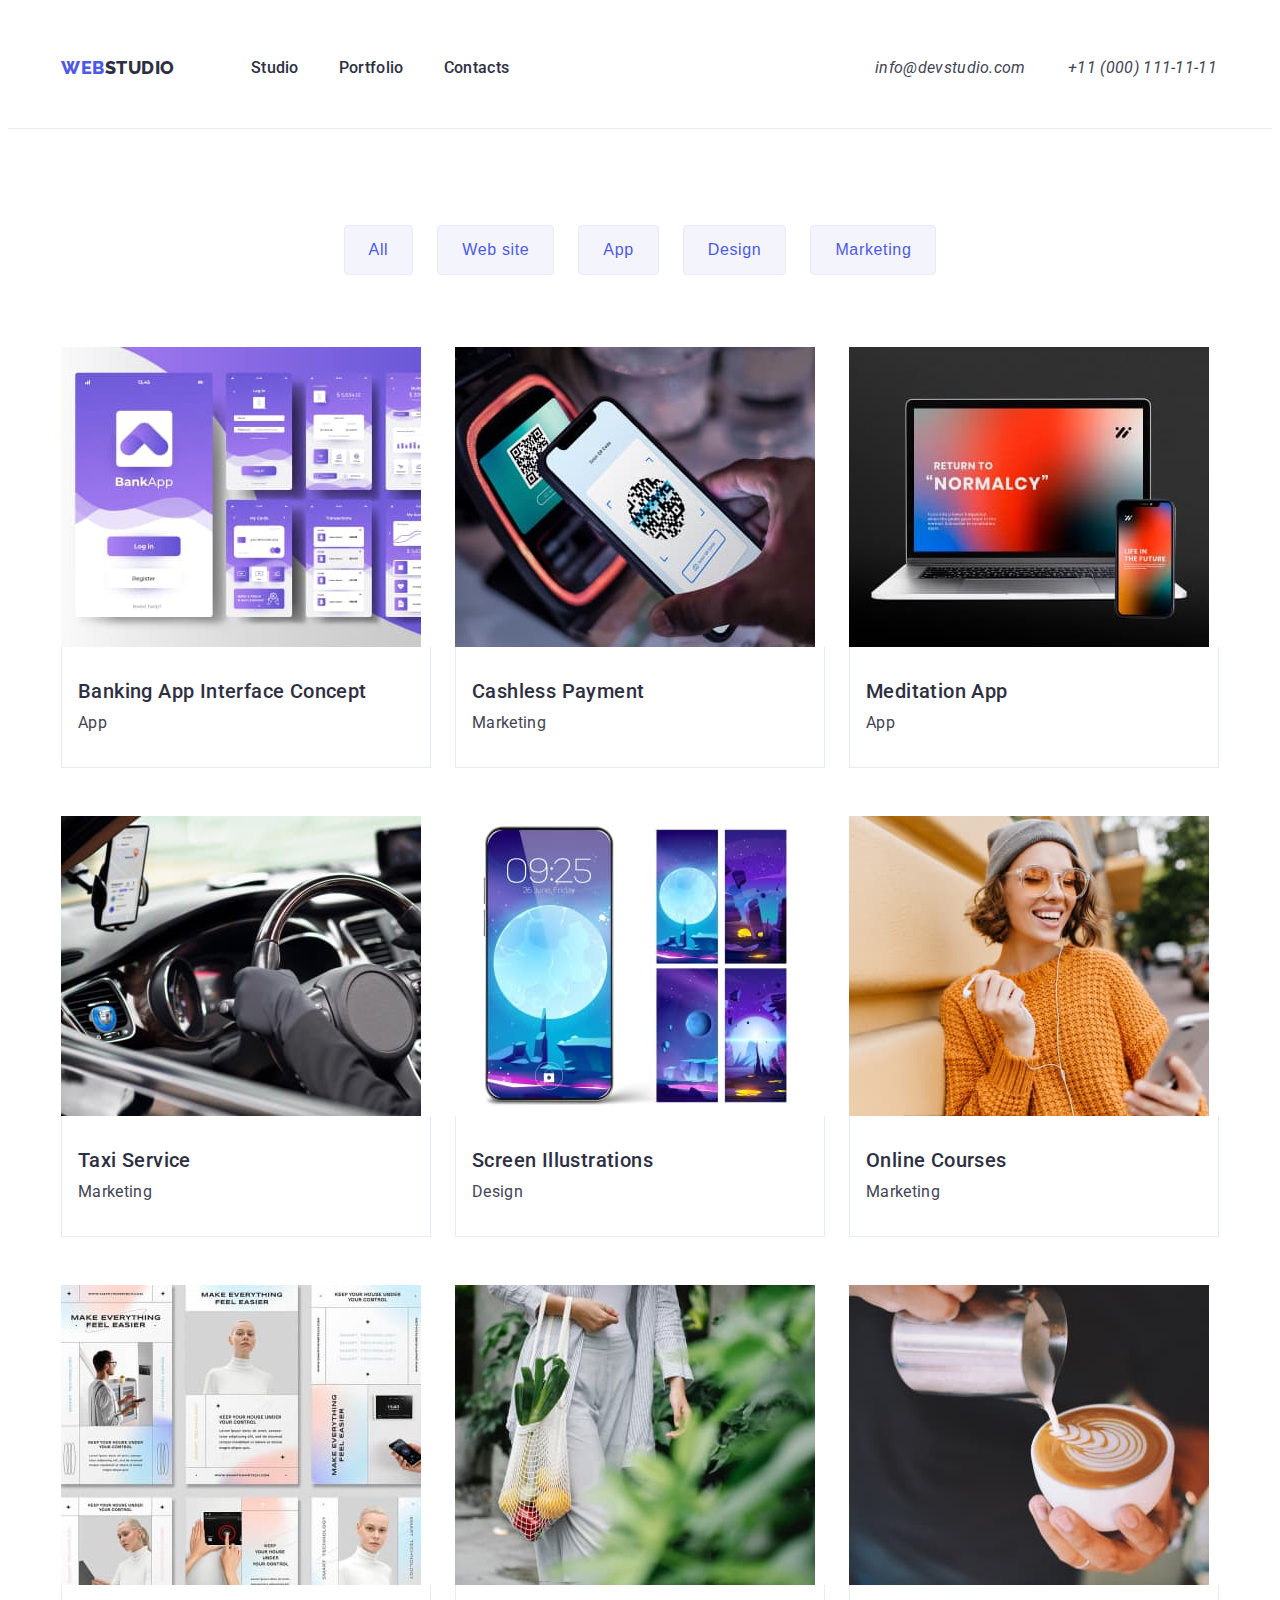
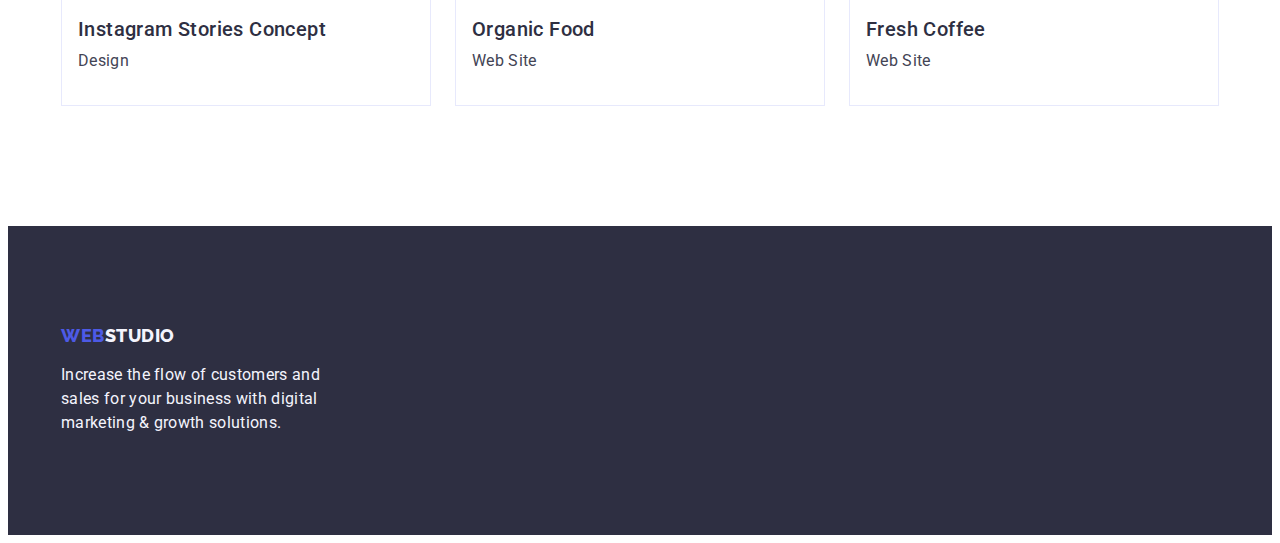
==== commit bb1284a6: "fix final 2" ====
--- a/portfolio.html
+++ b/portfolio.html
@@ -139,133 +139,132 @@
             </li>
           </ul>
           <ul class="list card-list">
-  <li class="card-item">
-    <img
-      src="./images/port1.jpg"
-      alt="blanks"
-      width="360"
-    />
-    <a href="">
-      <div class="card-text">
-        <h2 class="title-three">Banking App Interface Concept</h2>
-        <p class="text-three">App</p>
-      </div>
-    </a>
-  </li>
-
-  <li class="card-item">
-    <img
-      src="./images/port2.jpg"
-      alt="qrcode"
-      width="360"
-    />
-    <a href="">
-      <div class="card-text">
-        <h2 class="title-three">Cashless Payment</h2>
-        <p class="text-three">Marketing</p>
-      </div>
-    </a>
-  </li>
-
-  <li class="card-item">
-    <img
-      src="./images/port3.jpg"
-      alt="laptop"
-      width="360"
-    />
-    <a href="">
-      <div class="card-text">
-        <h2 class="title-three">Meditation App</h2>
-        <p class="text-three">App</p>
-      </div>
-    </a>
-  </li>
-
-  <li class="card-item">
-    <img
-      src="./images/port4.jpg"
-      alt="car driver's hands"
-      width="360"
-    />
-    <a href="">
-      <div class="card-text">
-        <h2 class="title-three">Taxi Service</h2>
-        <p class="text-three">Marketing</p>
-      </div>
-    </a>
-  </li>
-
-  <li class="card-item">
-    <img
-      src="./images/port5.jpg"
-      alt="mockup"
-      width="360"
-    />
-    <a href="">
-      <div class="card-text">
-        <h2 class="title-three">Screen Illustrations</h2>
-        <p class="text-three">Design</p>
-      </div>
-    </a>
-  </li>
-
-  <li class="card-item">
-    <img
-      src="./images/port6.jpg"
-      alt="girl with headphones"
-      width="360"
-    />
-    <a href="">
-      <div class="card-text">
-        <h2 class="title-three">Online Courses</h2>
-        <p class="text-three">Marketing</p>
-      </div>
-    </a>
-  </li>
-
-  <li class="card-item">
-    <img
-      src="./images/port7.jpg"
-      alt="design mockup"
-      width="360"
-    />
-    <a href="">
-      <div class="card-text">
-        <h2 class="title-three">Instagram Stories Concept</h2>
-        <p class="text-three">Design</p>
-      </div>
-    </a>
-  </li>
-
-  <li class="card-item">
-    <img
-      src="./images/port8.jpg"
-      alt="vegatables in bag"
-      width="360"
-    />
-    <a href="">
-      <div class="card-text">
-        <h2 class="title-three">Organic Food</h2>
-        <p class="text-three">Web Site</p>
-      </div>
-    </a>
-  </li>
-
-  <li class="card-item">
-    <img
-      src="./images/port9.jpg"
-      alt="cap of cofee with milk"
-      width="360"
-    />
-    <a href="">
-      <div class="card-text">
-        <h2 class="title-three">Fresh Coffee</h2>
-        <p class="text-three">Web Site</p>
-      </div>
-    </a>
-  </li>
-</ul>
-
+            <li class="card-item">
+              <a href="" class="link">
+                <img
+                  src="./images/port1.jpg"
+                  alt="blanks"
+                  width="360"
+                />
+                <div class="card-text">
+                  <h2 class="title-three">Banking App Interface Concept</h2>
+                  <p class="text-three">App</p>
+                </div>
+              </a>
+            </li>
+
+            <li class="card-item">
+              <a href="" class="link">
+                <img
+                  src="./images/port2.jpg"
+                  alt="qrcode"
+                  width="360"
+                />
+                <div class="card-text">
+                  <h2 class="title-three">Cashless Payment</h2>
+                  <p class="text-three">Marketing</p>
+                </div>
+              </a>
+            </li>
+
+            <li class="card-item">
+              <a href="" class="link">
+                <img
+                  src="./images/port3.jpg"
+                  alt="laptop"
+                  width="360"
+                />
+                <div class="card-text">
+                  <h2 class="title-three">Meditation App</h2>
+                  <p class="text-three">App</p>
+                </div>
+              </a>
+            </li>
+
+            <li class="card-item">
+              <a href="" class="link">
+                <img
+                  src="./images/port4.jpg"
+                  alt="car driver's hands"
+                  width="360"
+                />
+                <div class="card-text">
+                  <h2 class="title-three">Taxi Service</h2>
+                  <p class="text-three">Marketing</p>
+                </div>
+              </a>
+            </li>
+
+            <li class="card-item">
+              <a href="" class="link">
+                <img
+                  src="./images/port5.jpg"
+                  alt="mockup"
+                  width="360"
+                />
+                <div class="card-text">
+                  <h2 class="title-three">Screen Illustrations</h2>
+                  <p class="text-three">Design</p>
+                </div>
+              </a>
+            </li>
+
+            <li class="card-item">
+              <a href="" class="link">
+                <img
+                  src="./images/port6.jpg"
+                  alt="girl with headphones"
+                  width="360"
+                />
+                <div class="card-text">
+                  <h2 class="title-three">Online Courses</h2>
+                  <p class="text-three">Marketing</p>
+                </div>
+              </a>
+            </li>
+
+            <li class="card-item">
+              <a href="" class="link">
+                <img
+                  src="./images/port7.jpg"
+                  alt="design mockup"
+                  width="360"
+                />
+                <div class="card-text">
+                  <h2 class="title-three">Instagram Stories Concept</h2>
+                  <p class="text-three">Design</p>
+                </div>
+              </a>
+            </li>
+
+            <li class="card-item">
+              <a href="" class="link">
+                <img
+                  src="./images/port8.jpg"
+                  alt="vegatables in bag"
+                  width="360"
+                />
+                <div class="card-text">
+                  <h2 class="title-three">Organic Food</h2>
+                  <p class="text-three">Web Site</p>
+                </div>
+              </a>
+            </li>
+
+            <li class="card-item">
+              <a href="" class="link">
+                <img
+                  src="./images/port9.jpg"
+                  alt="cap of cofee with milk"
+                  width="360"
+                />
+                <div class="card-text">
+                  <h2 class="title-three">Fresh Coffee</h2>
+                  <p class="text-three">Web Site</p>
+                </div>
+              </a>
+            </li>
+          </ul>
         </div>
       </section>
       <!-- Imagis pool -->
--- a/css/styles.css
+++ b/css/styles.css
@@ -42,6 +42,7 @@
 }
 .link {
   text-decoration: none;
+  color: inherit;
 }
 .link:hover,
 .link:focus {
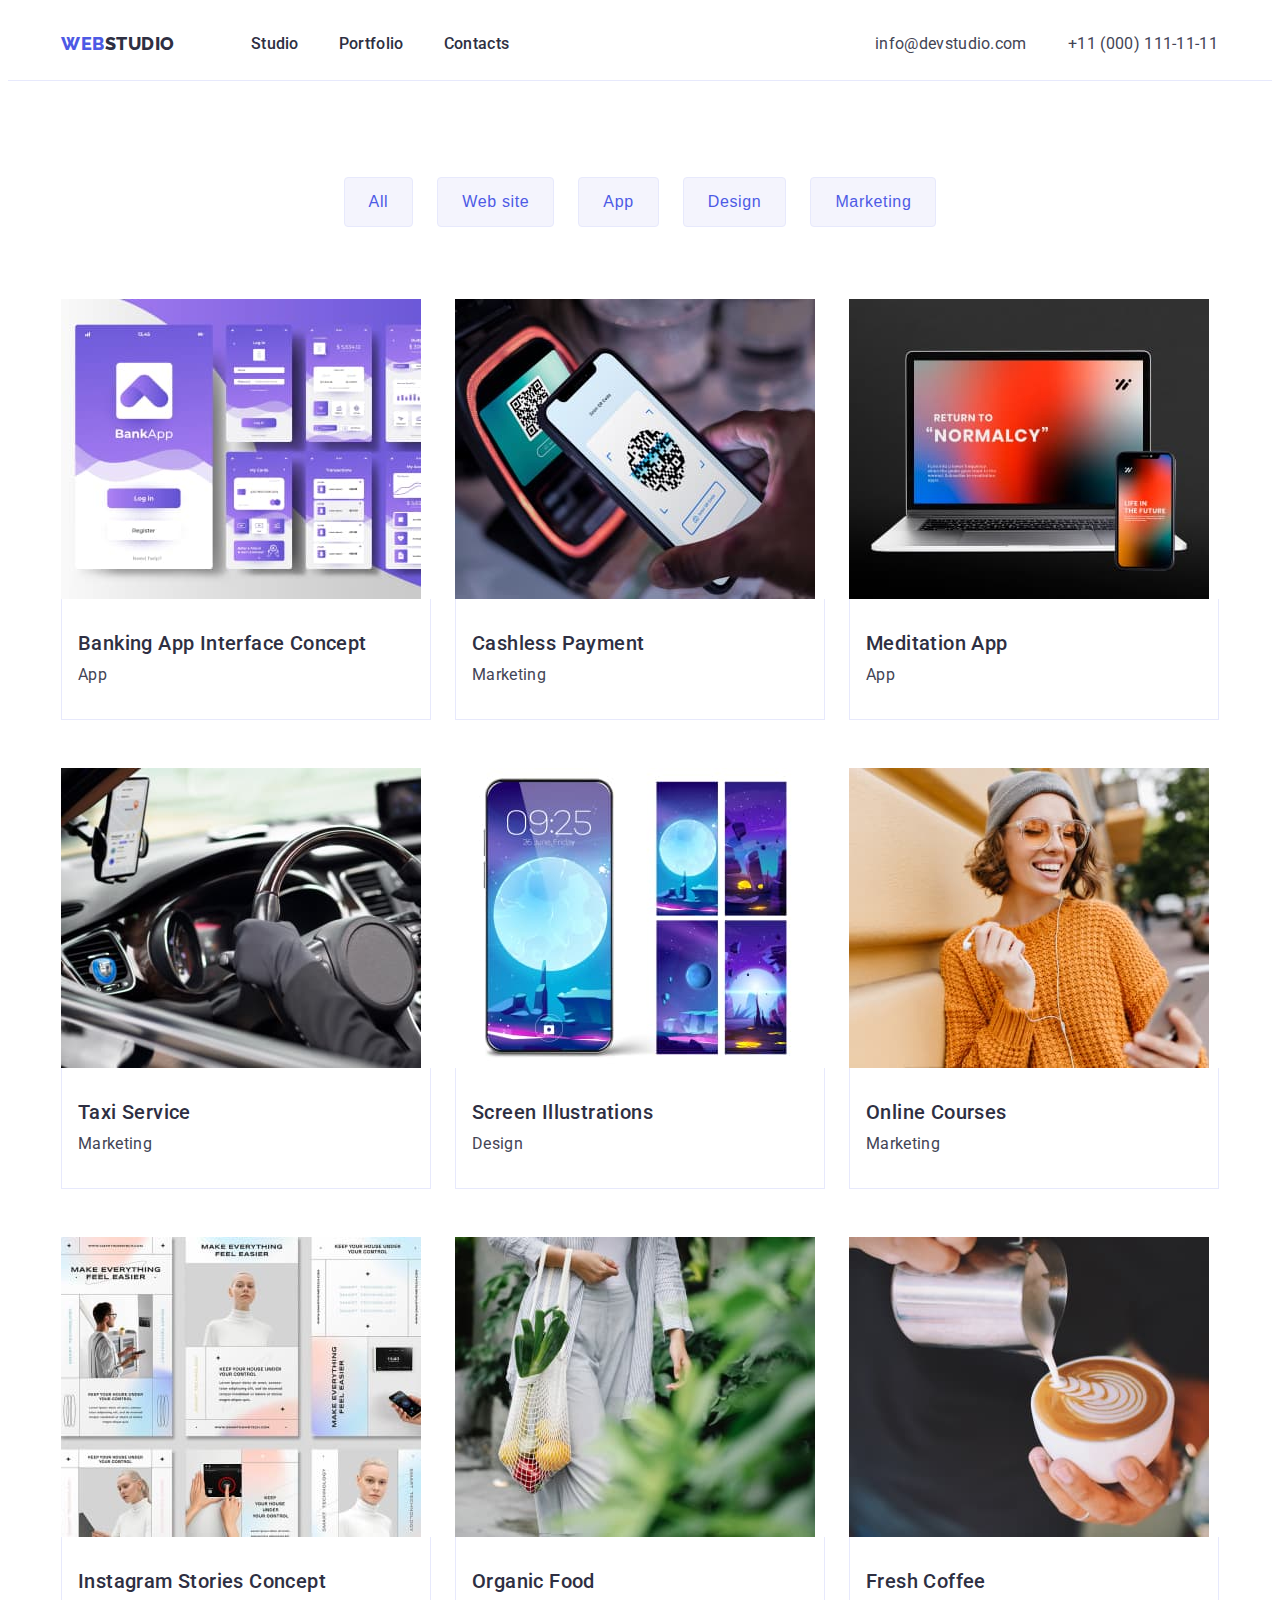
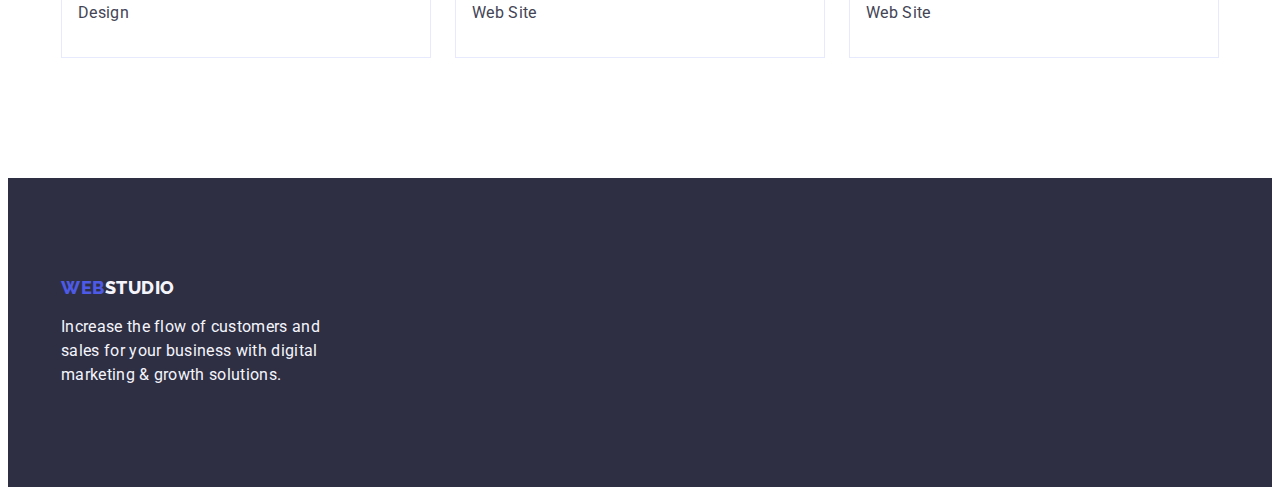
==== commit d3fa5481: "final fix" ====
--- a/portfolio.html
+++ b/portfolio.html
@@ -71,7 +71,7 @@
           </ul>
         </nav>
         <!-- Contacts -->
-        <address class="contact-list list">
+        <address class="contact-list-address">
           <ul class="contact-list list">
             <li class="contact-item mail">
               <a
--- a/css/styles.css
+++ b/css/styles.css
@@ -61,7 +61,7 @@
   margin-left: auto;
   margin-right: auto;
   width: 1158px;
-  display: flex;
+  display: flex; 
 }
 .main-header {
   display: flex;
@@ -130,8 +130,14 @@
   line-height: 1.5;
   letter-spacing: 0.02em;
   color: var(--text-color);
-}
-
+  font-style: normal;
+}
+
+.contact-list-address {
+  display: flex;
+  margin-left: auto;
+
+}
 .contact-list {
   display: flex;
   margin-left: auto;
